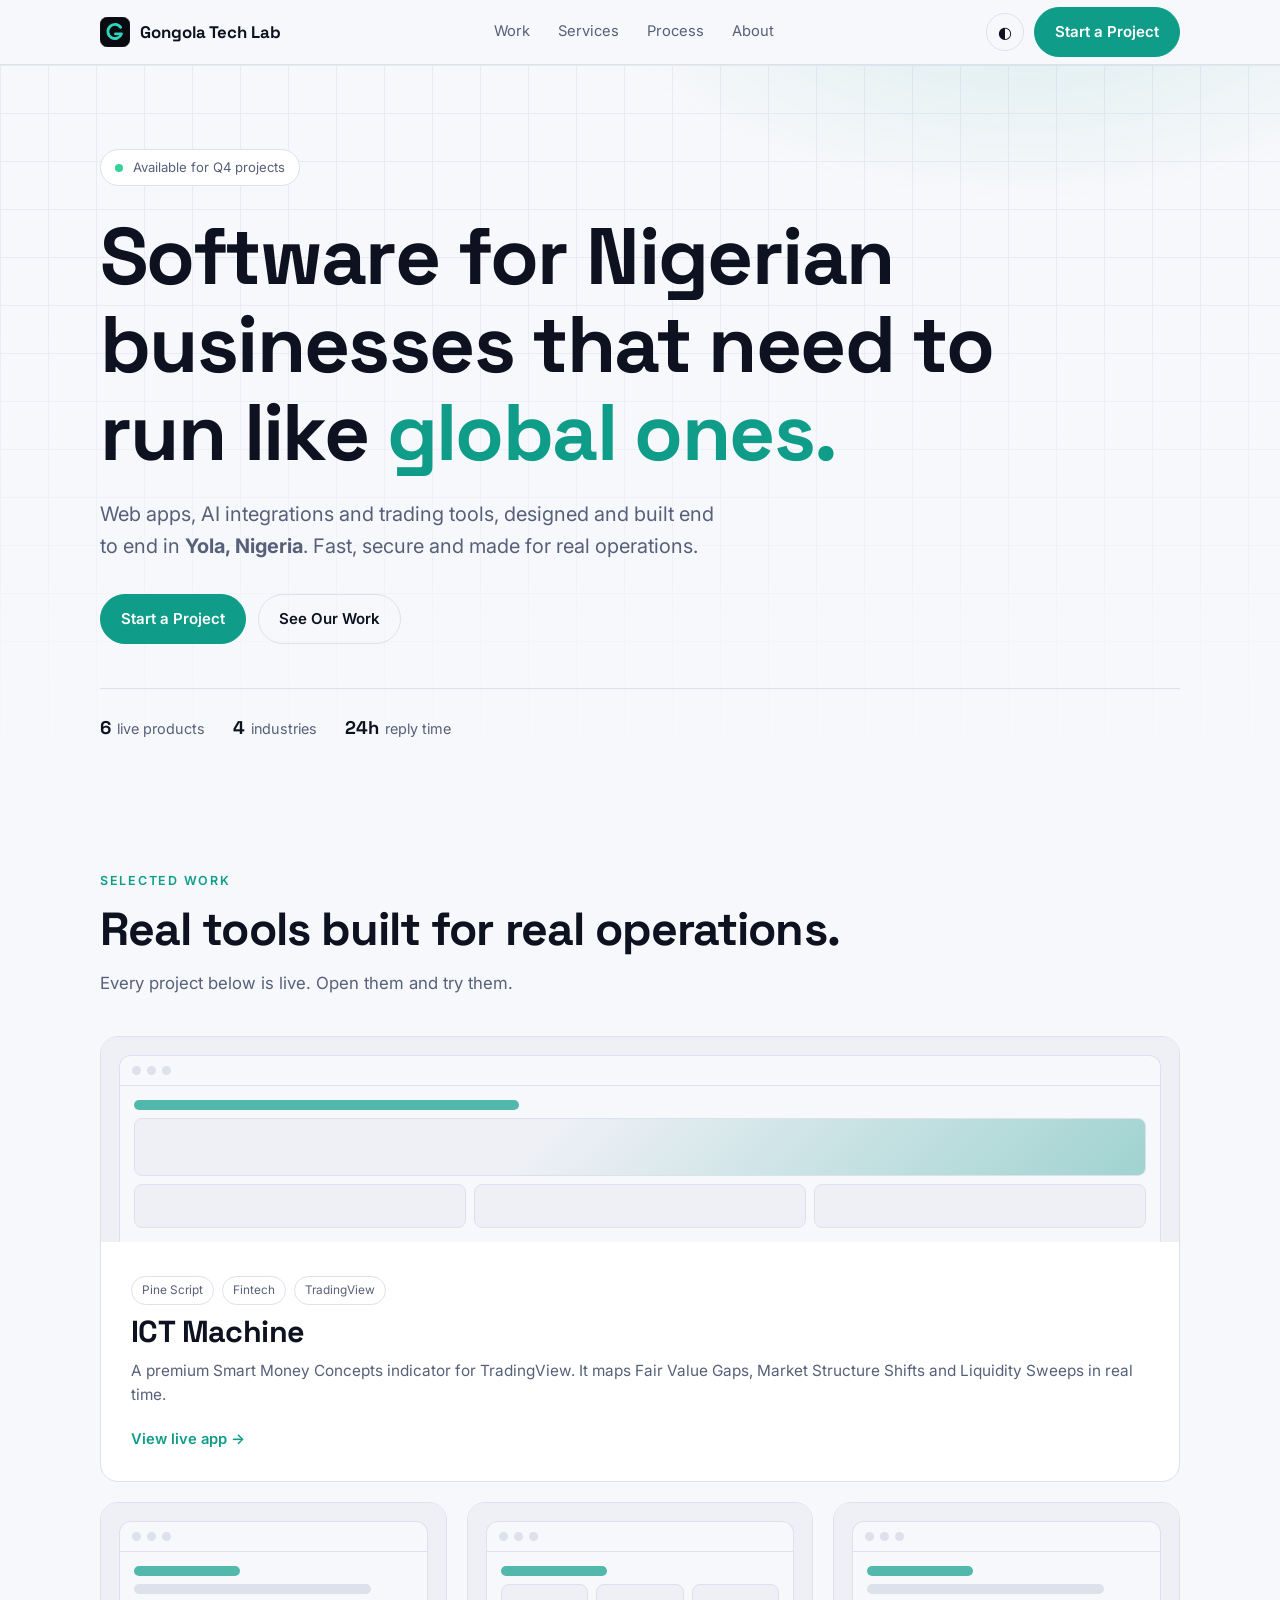
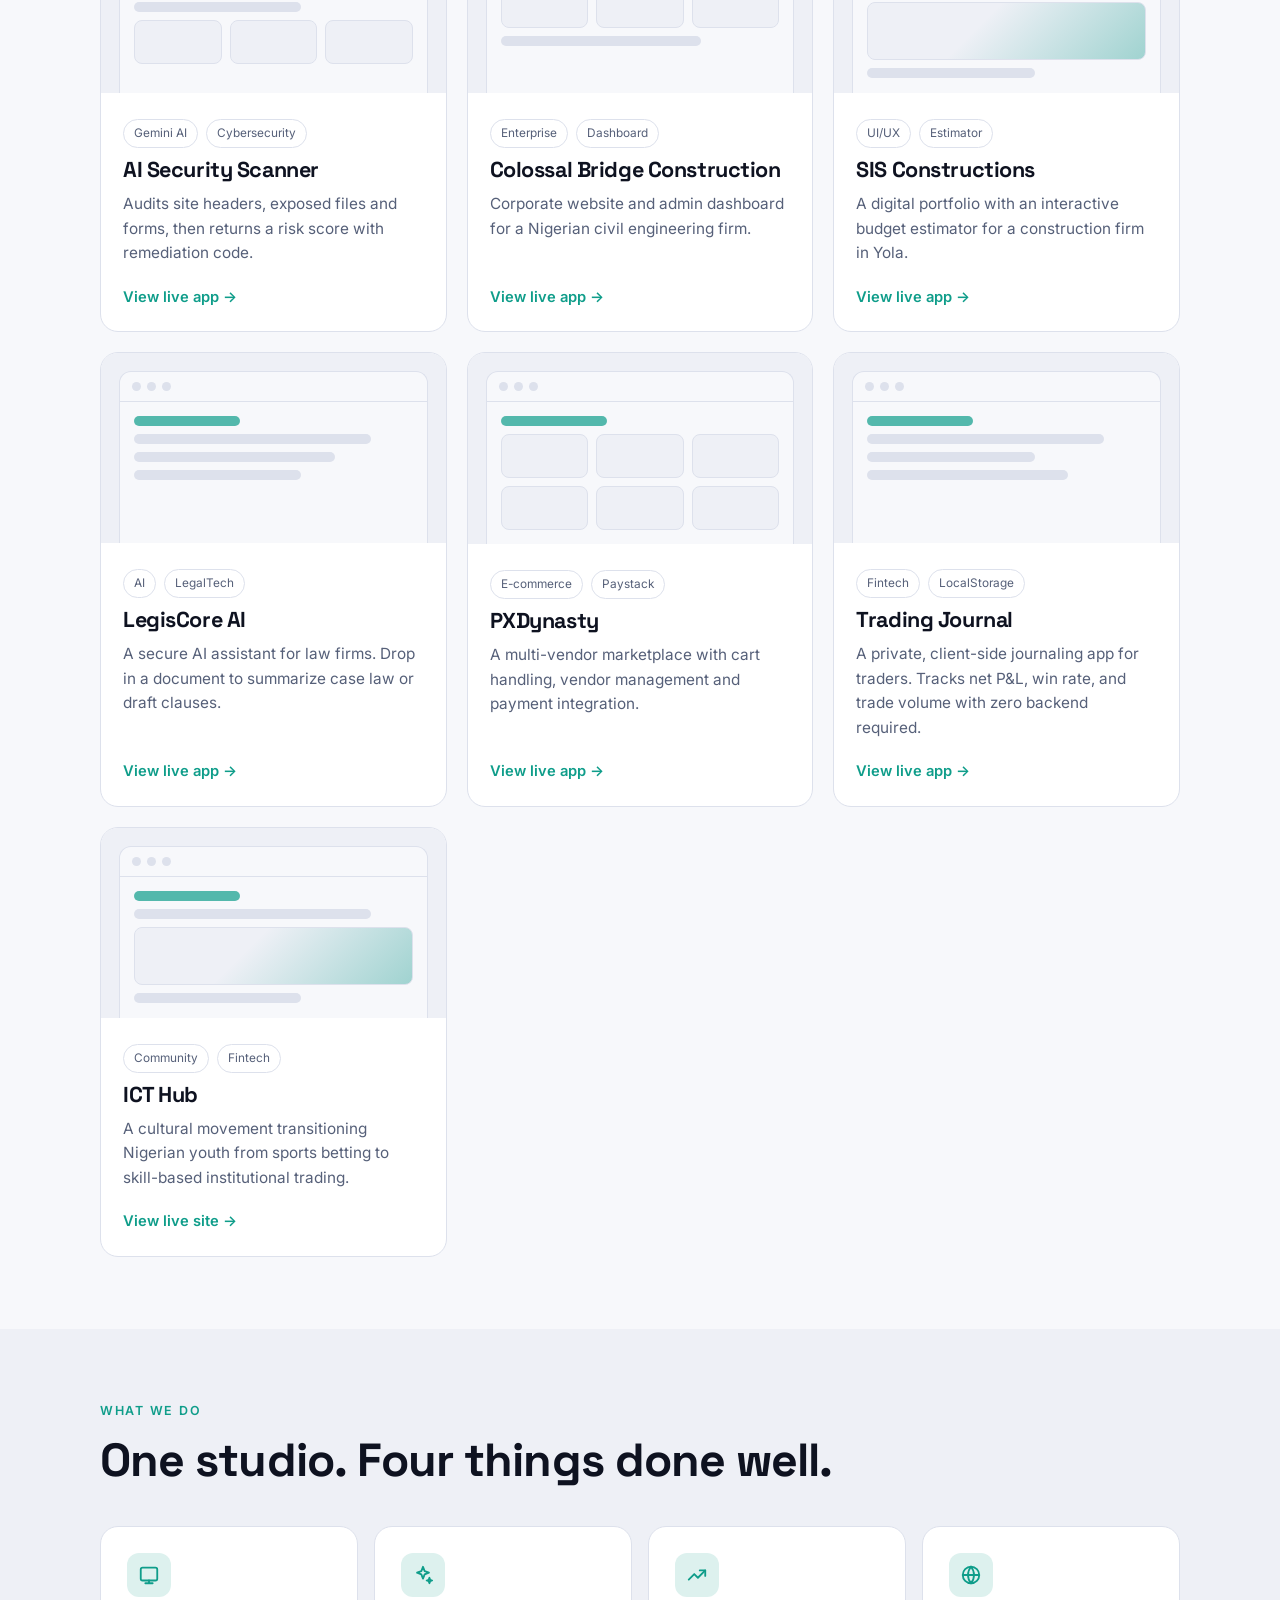
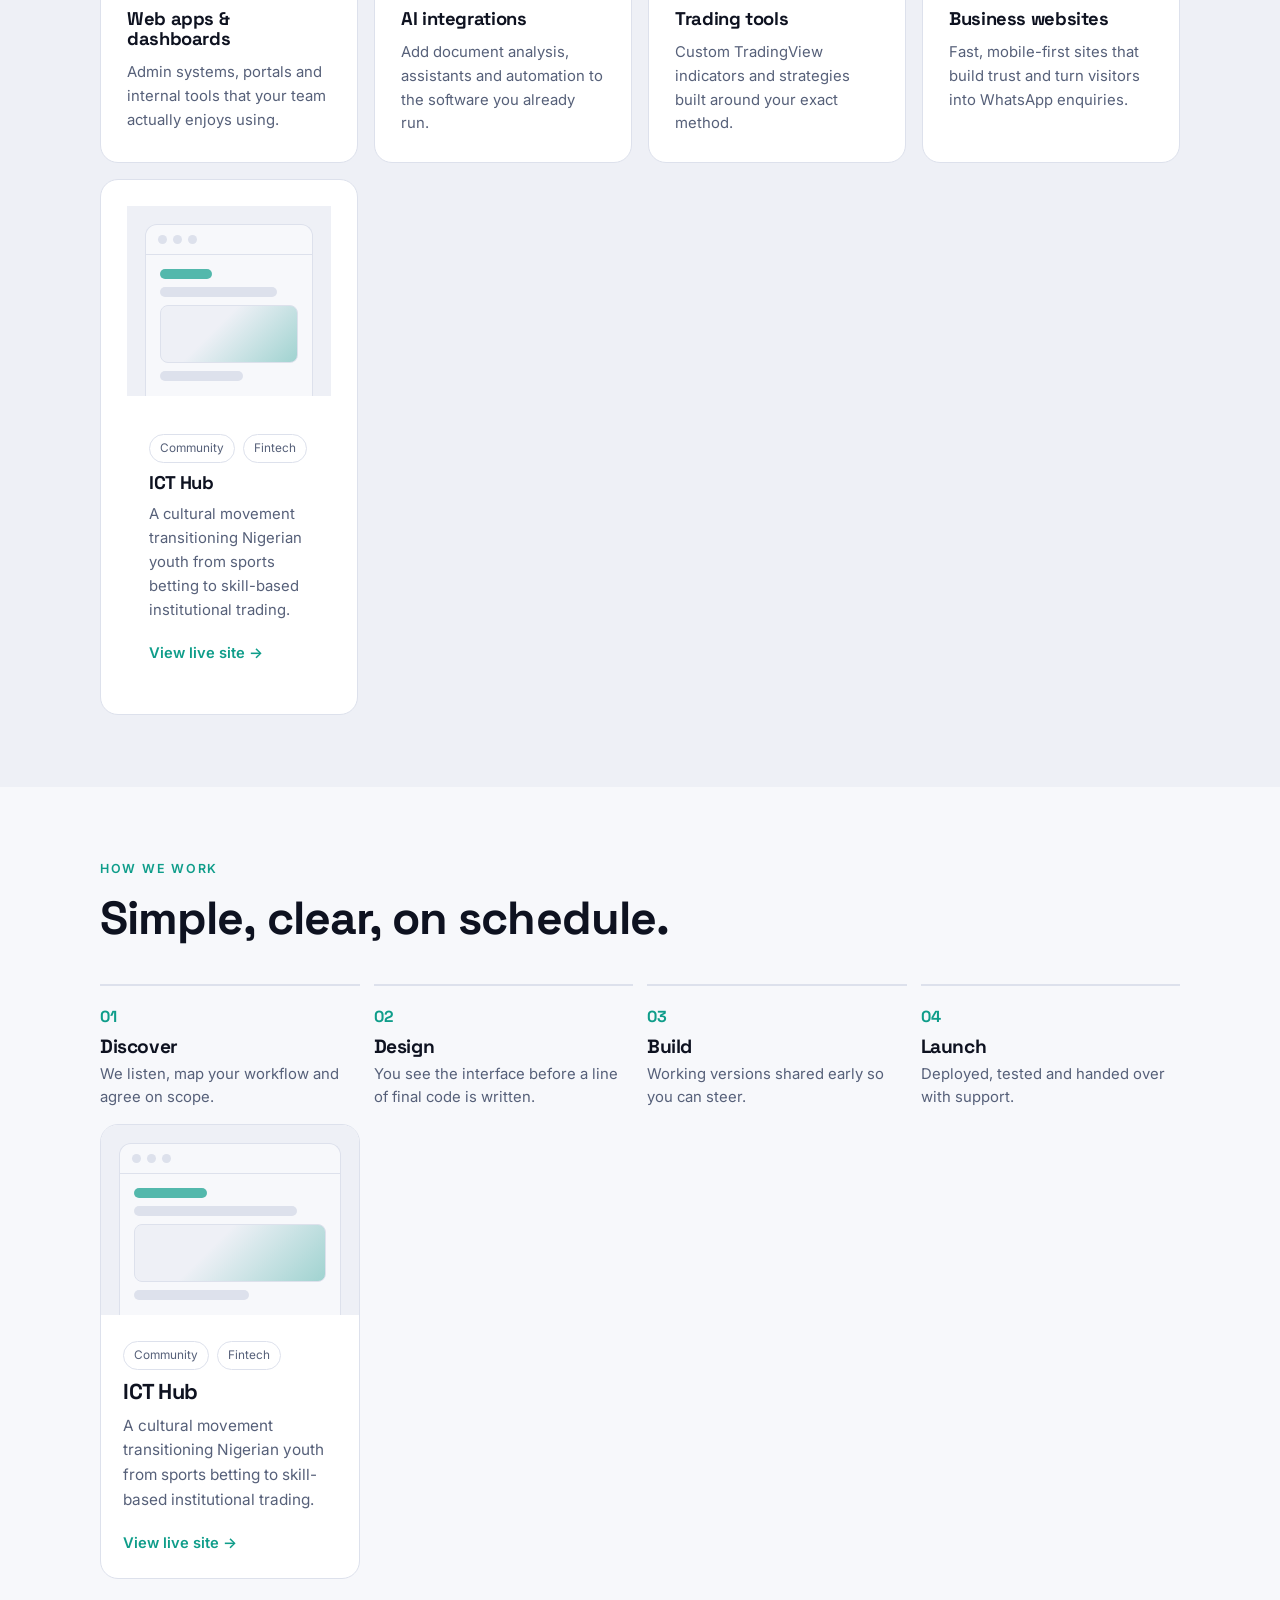
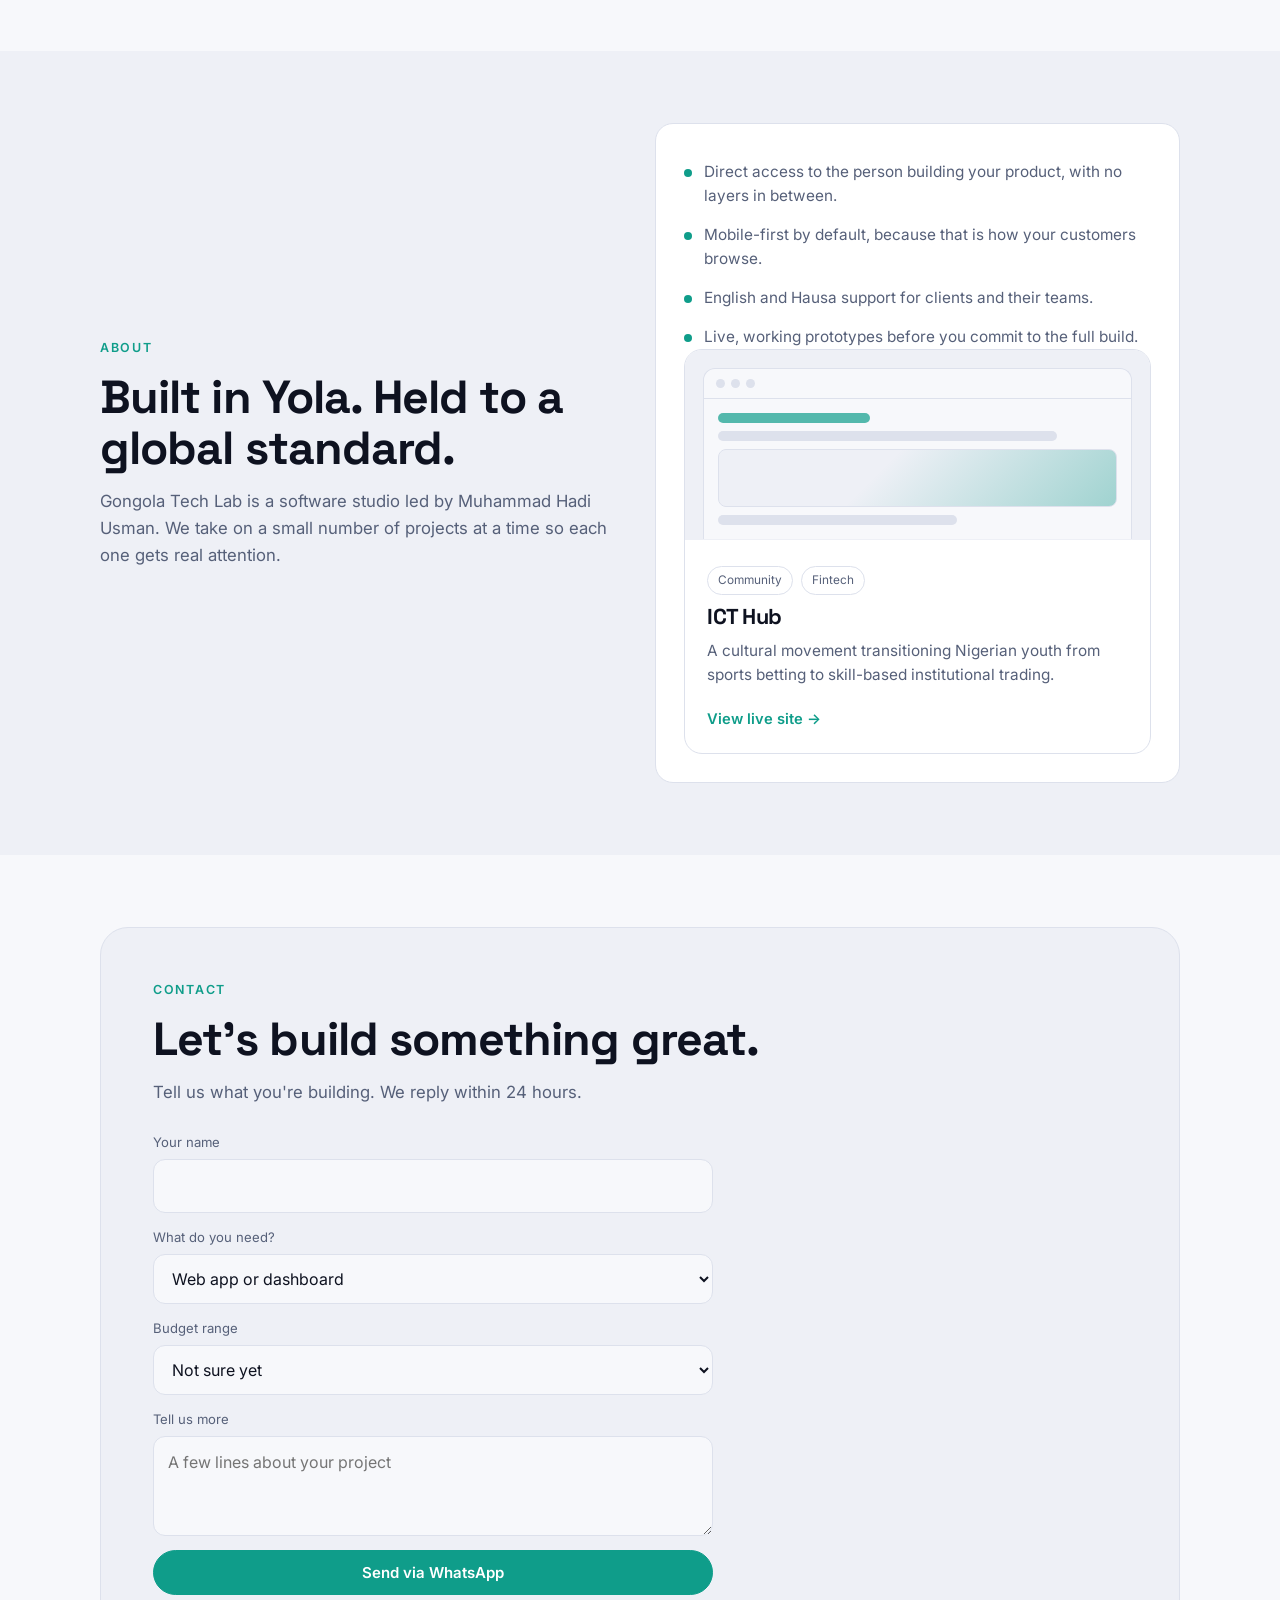
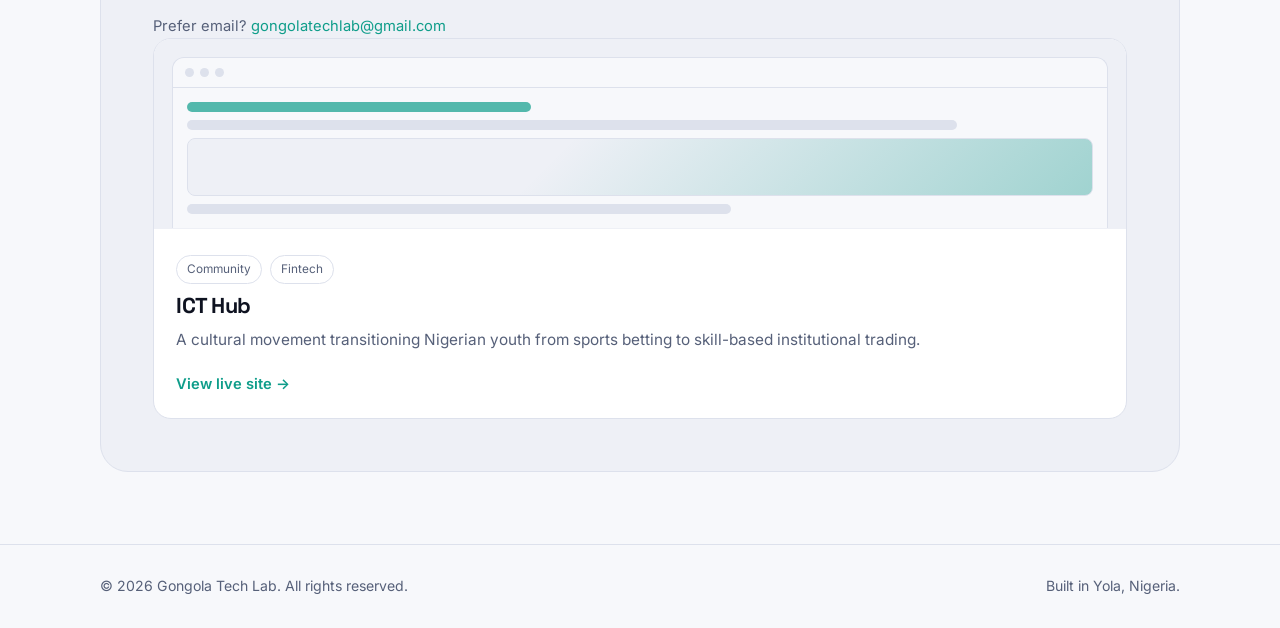
==== index.html @ 995e4e71 "Add ICT Hub to main portfolio" ====
<!DOCTYPE html>
<html lang="en">
<head>
<meta charset="utf-8">
<meta name="viewport" content="width=device-width, initial-scale=1">
<title>Software Studio in Yola | Web Apps & AI | Gongola Tech Lab</title>
<meta name="description" content="Gongola Tech Lab is a top software development studio in Yola, Adamawa State. We build custom web apps, AI integrations, and business websites.">
<meta name="theme-color" content="#0A0B0F">
<meta property="og:title" content="Gongola Tech Lab | Software Studio, Yola">
<meta property="og:description" content="Web apps, AI integrations and trading tools. Built in Yola, shipped worldwide.">
<meta property="og:type" content="website">
<meta property="og:url" content="https://gongolatechlab.github.io/">
<meta name="twitter:card" content="summary">
<link rel="icon" href="data:image/svg+xml,%3Csvg xmlns='http://www.w3.org/2000/svg' viewBox='0 0 64 64'%3E%3Crect width='64' height='64' rx='16' fill='%230A0B0F'/%3E%3Cpath d='M44 22a15 15 0 1 0 2 14H33' fill='none' stroke='%232DD4BF' stroke-width='6' stroke-linecap='round' stroke-linejoin='round'/%3E%3C/svg%3E">
<link rel="preconnect" href="https://fonts.googleapis.com">
<link rel="preconnect" href="https://fonts.gstatic.com" crossorigin>
<link href="https://fonts.googleapis.com/css2?family=Inter:wght@400;500;600&family=Space+Grotesk:wght@500;600;700&display=swap" rel="stylesheet">
<style>
:root{
  --bg:#0A0B0F; --bg2:#10121A; --card:#12141C; --line:#222636;
  --text:#EDEFF5; --muted:#9AA1B5; --accent:#2DD4BF; --accent-ink:#04201C;
  --r:18px; --max:1120px;
}
@media (prefers-color-scheme: light){
  :root:not([data-theme="dark"]){
    --bg:#F7F8FB; --bg2:#EEF0F6; --card:#FFFFFF; --line:#DDE1EC;
    --text:#0E1220; --muted:#566079; --accent:#0F9D8A; --accent-ink:#FFFFFF;
  }
}
:root[data-theme="light"]{
  --bg:#F7F8FB; --bg2:#EEF0F6; --card:#FFFFFF; --line:#DDE1EC;
  --text:#0E1220; --muted:#566079; --accent:#0F9D8A; --accent-ink:#FFFFFF;
}
*{box-sizing:border-box;margin:0;padding:0}
html{scroll-behavior:smooth;scroll-padding-top:80px}
body{background:var(--bg);color:var(--text);font-family:Inter,system-ui,sans-serif;line-height:1.6;-webkit-font-smoothing:antialiased;padding-bottom:84px}
h1,h2,h3{font-family:'Space Grotesk',Inter,sans-serif;letter-spacing:-.02em;line-height:1.1}
a{color:inherit;text-decoration:none}
.wrap{max-width:var(--max);margin:0 auto;padding:0 20px}
section{padding:72px 0}
.eyebrow{font-size:.78rem;letter-spacing:.14em;text-transform:uppercase;color:var(--accent);font-weight:600;margin-bottom:14px}
h2{font-size:clamp(1.9rem,5vw,2.9rem);margin-bottom:14px}
.sub{color:var(--muted);max-width:560px;font-size:1.05rem}

/* nav */
nav{position:sticky;top:0;z-index:50;backdrop-filter:blur(14px);background:color-mix(in srgb,var(--bg) 78%,transparent);border-bottom:1px solid var(--line)}
.nav-in{display:flex;align-items:center;justify-content:space-between;height:64px}
.logo{display:flex;align-items:center;gap:10px;font-family:'Space Grotesk';font-weight:700;font-size:1.05rem}
.logo svg{width:30px;height:30px}
.links{display:none;gap:28px;font-size:.92rem;color:var(--muted)}
.links a:hover{color:var(--text)}
.btn{display:inline-flex;align-items:center;gap:8px;padding:12px 20px;border-radius:999px;font-weight:600;font-size:.94rem;border:1px solid var(--line);transition:transform .2s,box-shadow .2s,background .2s;cursor:pointer;font-family:inherit;color:var(--text);background:transparent}
.btn:hover{transform:translateY(-2px)}
.btn.primary{background:var(--accent);color:var(--accent-ink);border-color:var(--accent)}
.btn.primary:hover{box-shadow:0 8px 28px color-mix(in srgb,var(--accent) 40%,transparent)}
.nav-cta{display:none}
.theme{background:none;border:1px solid var(--line);color:var(--text);width:38px;height:38px;border-radius:50%;cursor:pointer;font-size:1rem}
@media(min-width:800px){.links{display:flex}.nav-cta{display:inline-flex}}

/* hero */
.hero{padding:84px 0 56px;position:relative;overflow:hidden}
.hero::before{content:"";position:absolute;inset:0;background:
  radial-gradient(600px 300px at 80% -10%,color-mix(in srgb,var(--accent) 22%,transparent),transparent 70%),
  linear-gradient(var(--line) 1px,transparent 1px) 0 0/48px 48px,
  linear-gradient(90deg,var(--line) 1px,transparent 1px) 0 0/48px 48px;
  opacity:.55;-webkit-mask-image:linear-gradient(#000 30%,transparent);mask-image:linear-gradient(#000 30%,transparent)}
.hero .wrap{position:relative}
.badge{display:inline-flex;align-items:center;gap:10px;border:1px solid var(--line);background:var(--card);padding:7px 14px;border-radius:999px;font-size:.82rem;color:var(--muted);margin-bottom:26px}
.dot{width:8px;height:8px;border-radius:50%;background:#34D399;box-shadow:0 0 0 0 rgba(52,211,153,.6);animation:pulse 2s infinite}
@keyframes pulse{70%{box-shadow:0 0 0 9px rgba(52,211,153,0)}100%{box-shadow:0 0 0 0 rgba(52,211,153,0)}}
h1{font-size:clamp(2.5rem,8.5vw,5rem);max-width:900px;margin-bottom:22px}
h1 em{font-style:normal;color:var(--accent)}
.hero p.lead{font-size:clamp(1.05rem,2.4vw,1.25rem);color:var(--muted);max-width:620px;margin-bottom:32px}
.cta-row{display:flex;flex-wrap:wrap;gap:12px}
.proof{display:flex;flex-wrap:wrap;gap:10px 28px;margin-top:44px;padding-top:24px;border-top:1px solid var(--line);color:var(--muted);font-size:.9rem}
.proof b{color:var(--text);font-family:'Space Grotesk';font-size:1.15rem;margin-right:6px}

/* work */
.grid{display:grid;gap:20px;margin-top:40px}
@media(min-width:760px){.grid{grid-template-columns:repeat(2,1fr)}.feature{grid-column:span 2}}
@media(min-width:1000px){.grid{grid-template-columns:repeat(3,1fr)}.feature{grid-column:span 3;display:grid;grid-template-columns:1.1fr 1fr;align-items:stretch}}
.card{background:var(--card);border:1px solid var(--line);border-radius:var(--r);overflow:hidden;display:flex;flex-direction:column;transition:transform .25s,border-color .25s,box-shadow .25s}
.card:hover{transform:translateY(-4px);border-color:color-mix(in srgb,var(--accent) 55%,var(--line));box-shadow:0 18px 50px -18px color-mix(in srgb,var(--accent) 40%,transparent)}
.shot{background:var(--bg2);padding:18px 18px 0;min-height:190px}
.frame{border:1px solid var(--line);border-bottom:0;border-radius:12px 12px 0 0;background:var(--bg);overflow:hidden;height:100%;min-height:170px}
.bar{display:flex;gap:6px;padding:10px 12px;border-bottom:1px solid var(--line)}
.bar i{width:9px;height:9px;border-radius:50%;background:var(--line)}
.mock{padding:14px;display:grid;gap:8px}
.mock b{display:block;height:10px;border-radius:6px;background:var(--line)}
.mock b.a{background:color-mix(in srgb,var(--accent) 70%,transparent);width:38%}
.mock b.w1{width:85%}.mock b.w2{width:60%}.mock b.w3{width:72%}
.mock .row{display:grid;grid-template-columns:repeat(3,1fr);gap:8px}
.mock .row span{height:44px;border-radius:8px;background:var(--bg2);border:1px solid var(--line)}
.mock .chart{height:58px;border-radius:8px;background:linear-gradient(135deg,transparent 40%,color-mix(in srgb,var(--accent) 35%,transparent)),var(--bg2);border:1px solid var(--line)}
.body{padding:22px;display:flex;flex-direction:column;gap:10px;flex:1}
.body h3{font-size:1.35rem}
.body p{color:var(--muted);font-size:.96rem}
.tags{display:flex;flex-wrap:wrap;gap:8px;margin-top:4px}
.tags span{font-size:.74rem;padding:4px 10px;border-radius:999px;border:1px solid var(--line);color:var(--muted)}
.view{margin-top:auto;padding-top:10px;font-weight:600;color:var(--accent);font-size:.92rem}
.feature .body{justify-content:center;padding:30px}
.feature .body h3{font-size:1.9rem}

/* services */
.svc{display:grid;gap:16px;margin-top:40px}
@media(min-width:700px){.svc{grid-template-columns:repeat(2,1fr)}}
@media(min-width:1000px){.svc{grid-template-columns:repeat(4,1fr)}}
.svc .card{padding:26px;gap:12px}
.ico{width:44px;height:44px;border-radius:12px;display:grid;place-items:center;background:color-mix(in srgb,var(--accent) 14%,transparent);color:var(--accent)}
.ico svg{width:22px;height:22px}
.svc h3{font-size:1.15rem}
.svc p{color:var(--muted);font-size:.93rem}

/* process */
.steps{display:grid;gap:14px;margin-top:40px;counter-reset:s}
@media(min-width:800px){.steps{grid-template-columns:repeat(4,1fr)}}
.step{border-top:2px solid var(--line);padding-top:18px;counter-increment:s}
.step::before{content:"0" counter(s);font-family:'Space Grotesk';color:var(--accent);font-weight:700}
.step h3{font-size:1.2rem;margin:6px 0}
.step p{color:var(--muted);font-size:.93rem}

/* about */
.about{display:grid;gap:30px;align-items:center}
@media(min-width:800px){.about{grid-template-columns:1fr 1fr}}
.about-card{background:var(--card);border:1px solid var(--line);border-radius:var(--r);padding:28px}
.about-card ul{list-style:none;display:grid;gap:14px;margin-top:8px}
.about-card li{display:flex;gap:12px;color:var(--muted);font-size:.96rem}
.about-card li::before{content:"";flex:none;width:8px;height:8px;margin-top:9px;border-radius:50%;background:var(--accent)}

/* contact */
.contact{background:var(--bg2);border:1px solid var(--line);border-radius:28px;padding:34px 22px}
@media(min-width:800px){.contact{padding:52px}}
form{display:grid;gap:14px;margin-top:26px;max-width:560px}
label{font-size:.82rem;color:var(--muted);display:grid;gap:6px}
input,select,textarea{background:var(--bg);color:var(--text);border:1px solid var(--line);border-radius:12px;padding:13px 14px;font:inherit;font-size:1rem;width:100%}
input:focus,select:focus,textarea:focus{outline:2px solid var(--accent);outline-offset:1px}
textarea{min-height:100px;resize:vertical}
.alt{margin-top:20px;color:var(--muted);font-size:.92rem}
.alt a{color:var(--accent)}

footer{border-top:1px solid var(--line);padding:30px 0;color:var(--muted);font-size:.88rem}
.foot{display:flex;flex-wrap:wrap;gap:10px;justify-content:space-between}

/* mobile bar */
.mbar{position:fixed;left:12px;right:12px;bottom:12px;z-index:60;display:flex;gap:10px;padding:10px;border-radius:999px;background:color-mix(in srgb,var(--card) 88%,transparent);backdrop-filter:blur(14px);border:1px solid var(--line);box-shadow:0 10px 40px rgba(0,0,0,.35)}
.mbar .btn{flex:1;justify-content:center;padding:12px 10px}
@media(min-width:800px){.mbar{display:none}body{padding-bottom:0}}

/* --- DIRECTIONAL WIPE & HOVER EFFECTS --- */
.rv-lr { opacity: 0; transform: translateX(-40px); transition: opacity 0.7s cubic-bezier(0.2, 0.8, 0.2, 1), transform 0.7s cubic-bezier(0.2, 0.8, 0.2, 1); }
.rv-rl { opacity: 0; transform: translateX(40px); transition: opacity 0.7s cubic-bezier(0.2, 0.8, 0.2, 1), transform 0.7s cubic-bezier(0.2, 0.8, 0.2, 1); }
.rv-tb { opacity: 0; transform: translateY(-40px); transition: opacity 0.7s cubic-bezier(0.2, 0.8, 0.2, 1), transform 0.7s cubic-bezier(0.2, 0.8, 0.2, 1); }
.rv-bt { opacity: 0; transform: translateY(40px); transition: opacity 0.7s cubic-bezier(0.2, 0.8, 0.2, 1), transform 0.7s cubic-bezier(0.2, 0.8, 0.2, 1); }
.rv-lr.in, .rv-rl.in, .rv-tb.in, .rv-bt.in { opacity: 1; transform: translate(0); }

/* Hover Wipe Overlay */
.card { position: relative; }
.card::before {
  content: ""; position: absolute; top: 0; left: -100%; width: 100%; height: 100%;
  background: linear-gradient(90deg, transparent, rgba(45, 212, 191, 0.08), transparent);
  transition: left 0.6s ease; pointer-events: none; z-index: 1;
}
.card:hover::before { left: 100%; }

@media(prefers-reduced-motion:reduce){
  *{animation:none!important;transition:none!important}
  .rv-lr,.rv-rl,.rv-tb,.rv-bt{opacity:1;transform:none}
  html{scroll-behavior:auto}
}
</style>

  <!-- Local Business Schema for SEO -->
  <script type="application/ld+json">
  {
    "@context": "https://schema.org",
    "@type": "ProfessionalService",
    "name": "Gongola Tech Lab",
    "image": "https://gongolatechlab.github.io/og-image.jpg",
    "@id": "https://gongolatechlab.github.io/",
    "url": "https://gongolatechlab.github.io/",
    "telephone": "+2349063200718",
    "email": "gongolatechlab@gmail.com",
    "address": {
      "@type": "PostalAddress",
      "addressLocality": "Jimeta-Yola",
      "addressRegion": "Adamawa",
      "addressCountry": "NG"
    },
    "areaServed": [
      {"@type": "City", "name": "Yola"},
      {"@type": "State", "name": "Adamawa"},
      {"@type": "Country", "name": "Nigeria"}
    ],
    "description": "Software development studio in Yola building custom web apps, AI integrations, and trading tools.",
    "sameAs": [
      "https://x.com/shehulhadii",
      "https://linkedin.com/in/shehulhadii"
    ]
  }
  </script>

</head>
<body>

<nav>
  <div class="wrap nav-in">
    <a href="#top" class="logo" aria-label="Gongola Tech Lab home">
      <svg viewBox="0 0 64 64"><rect width="64" height="64" rx="16" fill="#0A0B0F" stroke="#222636"/><path d="M44 22a15 15 0 1 0 2 14H33" fill="none" stroke="#2DD4BF" stroke-width="6" stroke-linecap="round" stroke-linejoin="round"/></svg>
      Gongola Tech Lab
    </a>
    <div class="links">
      <a href="#work">Work</a><a href="#services">Services</a><a href="#process">Process</a><a href="#about">About</a>
    </div>
    <div style="display:flex;gap:10px;align-items:center">
      <button class="theme" id="theme" aria-label="Toggle theme">&#9680;</button>
      <a href="#contact" class="btn primary nav-cta">Start a Project</a>
    </div>
  </div>
</nav>

<header class="hero" id="top">
  <div class="wrap">
    <div class="badge"><span class="dot"></span>Available for Q4 projects</div>
    <h1>Software for Nigerian businesses that need to run like <em>global ones.</em></h1>
    <p class="lead">Web apps, AI integrations and trading tools, designed and built end to end in <strong>Yola, Nigeria</strong>. Fast, secure and made for real operations.</p>
    <div class="cta-row">
      <a href="#contact" class="btn primary">Start a Project</a>
      <a href="#work" class="btn">See Our Work</a>
    </div>
    <div class="proof">
      <span><b>6</b>live products</span>
      <span><b>4</b>industries</span>
      <span><b>24h</b>reply time</span>
    </div>
  </div>
</header>

<section id="work">
  <div class="wrap">
    <div class="eyebrow rv-lr">Selected work</div>
    <h2>Real tools built for real operations.</h2>
    <p class="sub">Every project below is live. Open them and try them.</p>

    <div class="grid">
      <a class="card feature rv" href="https://gongolatechlab.github.io/ict-machine/" target="_blank" rel="noopener">
        <div class="shot"><div class="frame"><div class="bar"><i></i><i></i><i></i></div><div class="mock"><b class="a"></b><div class="chart"></div><div class="row"><span></span><span></span><span></span></div></div></div></div>
        <div class="body">
          <div class="tags"><span>Pine Script</span><span>Fintech</span><span>TradingView</span></div>
          <h3>ICT Machine</h3>
          <p>A premium Smart Money Concepts indicator for TradingView. It maps Fair Value Gaps, Market Structure Shifts and Liquidity Sweeps in real time.</p>
          <span class="view">View live app &rarr;</span>
        </div>
      </a>

      <a class="card rv" href="https://gongolatechlab.github.io/security-scanner/" target="_blank" rel="noopener">
        <div class="shot"><div class="frame"><div class="bar"><i></i><i></i><i></i></div><div class="mock"><b class="a"></b><b class="w1"></b><b class="w2"></b><div class="row"><span></span><span></span><span></span></div></div></div></div>
        <div class="body"><div class="tags"><span>Gemini AI</span><span>Cybersecurity</span></div><h3>AI Security Scanner</h3><p>Audits site headers, exposed files and forms, then returns a risk score with remediation code.</p><span class="view">View live app &rarr;</span></div>
      </a>

      <a class="card rv" href="https://gongolatechlab.github.io/cbcnigerialtd/" target="_blank" rel="noopener">
        <div class="shot"><div class="frame"><div class="bar"><i></i><i></i><i></i></div><div class="mock"><b class="a"></b><div class="row"><span></span><span></span><span></span></div><b class="w3"></b></div></div></div>
        <div class="body"><div class="tags"><span>Enterprise</span><span>Dashboard</span></div><h3>Colossal Bridge Construction</h3><p>Corporate website and admin dashboard for a Nigerian civil engineering firm.</p><span class="view">View live app &rarr;</span></div>
      </a>

      <a class="card rv" href="https://gongolatechlab.github.io/sis-construction/" target="_blank" rel="noopener">
        <div class="shot"><div class="frame"><div class="bar"><i></i><i></i><i></i></div><div class="mock"><b class="a"></b><b class="w1"></b><div class="chart"></div><b class="w2"></b></div></div></div>
        <div class="body"><div class="tags"><span>UI/UX</span><span>Estimator</span></div><h3>SIS Constructions</h3><p>A digital portfolio with an interactive budget estimator for a construction firm in Yola.</p><span class="view">View live app &rarr;</span></div>
      </a>

      <a class="card rv" href="https://gongolatechlab.github.io/ai-prototype/" target="_blank" rel="noopener">
        <div class="shot"><div class="frame"><div class="bar"><i></i><i></i><i></i></div><div class="mock"><b class="a"></b><b class="w1"></b><b class="w3"></b><b class="w2"></b></div></div></div>
        <div class="body"><div class="tags"><span>AI</span><span>LegalTech</span></div><h3>LegisCore AI</h3><p>A secure AI assistant for law firms. Drop in a document to summarize case law or draft clauses.</p><span class="view">View live app &rarr;</span></div>
      </a>

      <a class="card rv" href="https://shehulhadi.github.io/pxdynasty/" target="_blank" rel="noopener">
        <div class="shot"><div class="frame"><div class="bar"><i></i><i></i><i></i></div><div class="mock"><b class="a"></b><div class="row"><span></span><span></span><span></span></div><div class="row"><span></span><span></span><span></span></div></div></div></div>
        <div class="body"><div class="tags"><span>E-commerce</span><span>Paystack</span></div><h3>PXDynasty</h3><p>A multi-vendor marketplace with cart handling, vendor management and payment integration.</p><span class="view">View live app &rarr;</span></div>
      </a>
      <a class="card rv" href="https://gongolatechlab.github.io/trading-journal/" target="_blank" rel="noopener">
        <div class="shot"><div class="frame"><div class="bar"><i></i><i></i><i></i></div><div class="mock"><b class="a"></b><b class="w1"></b><b class="w2"></b><b class="w3"></b></div></div></div>
        <div class="body"><div class="tags"><span>Fintech</span><span>LocalStorage</span></div><h3>Trading Journal</h3><p>A private, client-side journaling app for traders. Tracks net P&L, win rate, and trade volume with zero backend required.</p><span class="view">View live app &rarr;</span></div>
      </a>


      <a class="card rv" href="https://gongolatechlab.github.io/ict-hub/" target="_blank" rel="noopener">
        <div class="shot"><div class="frame"><div class="bar"><i></i><i></i><i></i></div><div class="mock"><b class="a"></b><b class="w1"></b><div class="chart"></div><b class="w2"></b></div></div></div>
        <div class="body"><div class="tags"><span>Community</span><span>Fintech</span></div><h3>ICT Hub</h3><p>A cultural movement transitioning Nigerian youth from sports betting to skill-based institutional trading.</p><span class="view">View live site &rarr;</span></div>
      </a>

    </div>
  </div>
</section>

<section id="services" style="background:var(--bg2)">
  <div class="wrap">
    <div class="eyebrow rv-rl">What we do</div>
    <h2>One studio. Four things done well.</h2>
    <div class="svc">
      <div class="card rv"><div class="ico"><svg viewBox="0 0 24 24" fill="none" stroke="currentColor" stroke-width="2" stroke-linecap="round" stroke-linejoin="round"><rect x="3" y="4" width="18" height="14" rx="2"/><path d="M8 21h8M12 18v3"/></svg></div><h3>Web apps &amp; dashboards</h3><p>Admin systems, portals and internal tools that your team actually enjoys using.</p></div>
      <div class="card rv"><div class="ico"><svg viewBox="0 0 24 24" fill="none" stroke="currentColor" stroke-width="2" stroke-linecap="round" stroke-linejoin="round"><path d="M12 3l1.8 4.7L18.5 9.5l-4.7 1.8L12 16l-1.8-4.7L5.5 9.5l4.7-1.8z"/><path d="M19 15l.8 2.2L22 18l-2.2.8L19 21l-.8-2.2L16 18l2.2-.8z"/></svg></div><h3>AI integrations</h3><p>Add document analysis, assistants and automation to the software you already run.</p></div>
      <div class="card rv"><div class="ico"><svg viewBox="0 0 24 24" fill="none" stroke="currentColor" stroke-width="2" stroke-linecap="round" stroke-linejoin="round"><path d="M3 17l6-6 4 4 8-8"/><path d="M15 7h6v6"/></svg></div><h3>Trading tools</h3><p>Custom TradingView indicators and strategies built around your exact method.</p></div>
      <div class="card rv"><div class="ico"><svg viewBox="0 0 24 24" fill="none" stroke="currentColor" stroke-width="2" stroke-linecap="round" stroke-linejoin="round"><circle cx="12" cy="12" r="9"/><path d="M3 12h18M12 3a14 14 0 0 1 0 18M12 3a14 14 0 0 0 0 18"/></svg></div><h3>Business websites</h3><p>Fast, mobile-first sites that build trust and turn visitors into WhatsApp enquiries.</p></div>

      <a class="card rv" href="https://gongolatechlab.github.io/ict-hub/" target="_blank" rel="noopener">
        <div class="shot"><div class="frame"><div class="bar"><i></i><i></i><i></i></div><div class="mock"><b class="a"></b><b class="w1"></b><div class="chart"></div><b class="w2"></b></div></div></div>
        <div class="body"><div class="tags"><span>Community</span><span>Fintech</span></div><h3>ICT Hub</h3><p>A cultural movement transitioning Nigerian youth from sports betting to skill-based institutional trading.</p><span class="view">View live site &rarr;</span></div>
      </a>

    </div>
  </div>
</section>

<section id="process">
  <div class="wrap">
    <div class="eyebrow rv-lr">How we work</div>
    <h2>Simple, clear, on schedule.</h2>
    <div class="steps">
      <div class="step rv"><h3>Discover</h3><p>We listen, map your workflow and agree on scope.</p></div>
      <div class="step rv"><h3>Design</h3><p>You see the interface before a line of final code is written.</p></div>
      <div class="step rv"><h3>Build</h3><p>Working versions shared early so you can steer.</p></div>
      <div class="step rv"><h3>Launch</h3><p>Deployed, tested and handed over with support.</p></div>

      <a class="card rv" href="https://gongolatechlab.github.io/ict-hub/" target="_blank" rel="noopener">
        <div class="shot"><div class="frame"><div class="bar"><i></i><i></i><i></i></div><div class="mock"><b class="a"></b><b class="w1"></b><div class="chart"></div><b class="w2"></b></div></div></div>
        <div class="body"><div class="tags"><span>Community</span><span>Fintech</span></div><h3>ICT Hub</h3><p>A cultural movement transitioning Nigerian youth from sports betting to skill-based institutional trading.</p><span class="view">View live site &rarr;</span></div>
      </a>

    </div>
  </div>
</section>

<section id="about" style="background:var(--bg2)">
  <div class="wrap about">
    <div class="rv">
      <div class="eyebrow rv-rl">About</div>
      <h2>Built in Yola. Held to a global standard.</h2>
      <p class="sub">Gongola Tech Lab is a software studio led by Muhammad Hadi Usman. We take on a small number of projects at a time so each one gets real attention.</p>
    </div>
    <div class="about-card rv">
      <ul>
        <li>Direct access to the person building your product, with no layers in between.</li>
        <li>Mobile-first by default, because that is how your customers browse.</li>
        <li>English and Hausa support for clients and their teams.</li>
        <li>Live, working prototypes before you commit to the full build.</li>
      </ul>

      <a class="card rv" href="https://gongolatechlab.github.io/ict-hub/" target="_blank" rel="noopener">
        <div class="shot"><div class="frame"><div class="bar"><i></i><i></i><i></i></div><div class="mock"><b class="a"></b><b class="w1"></b><div class="chart"></div><b class="w2"></b></div></div></div>
        <div class="body"><div class="tags"><span>Community</span><span>Fintech</span></div><h3>ICT Hub</h3><p>A cultural movement transitioning Nigerian youth from sports betting to skill-based institutional trading.</p><span class="view">View live site &rarr;</span></div>
      </a>

    </div>
  </div>
</section>

<section id="contact">
  <div class="wrap">
    <div class="contact rv">
      <div class="eyebrow rv-lr">Contact</div>
      <h2>Let's build something great.</h2>
      <p class="sub">Tell us what you're building. We reply within 24 hours.</p>
      <form id="lead">
        <label>Your name<input name="name" required autocomplete="name"></label>
        <label>What do you need?
          <select name="need">
            <option>Web app or dashboard</option><option>AI integration</option><option>Trading indicator / strategy</option><option>Business website</option><option>Something else</option>
          </select>
        </label>
        <label>Budget range<select name="budget"><option>Not sure yet</option><option>Under &#8358;250,000</option><option>&#8358;250,000 – &#8358;1,000,000</option><option>&#8358;1,000,000+</option></select></label>
        <label>Tell us more<textarea name="msg" placeholder="A few lines about your project"></textarea></label>
        <button class="btn primary" type="submit" style="justify-content:center">Send via WhatsApp</button>
      </form>
      <p class="alt">Prefer email? <a href="mailto:gongolatechlab@gmail.com">gongolatechlab@gmail.com</a></p>

      <a class="card rv" href="https://gongolatechlab.github.io/ict-hub/" target="_blank" rel="noopener">
        <div class="shot"><div class="frame"><div class="bar"><i></i><i></i><i></i></div><div class="mock"><b class="a"></b><b class="w1"></b><div class="chart"></div><b class="w2"></b></div></div></div>
        <div class="body"><div class="tags"><span>Community</span><span>Fintech</span></div><h3>ICT Hub</h3><p>A cultural movement transitioning Nigerian youth from sports betting to skill-based institutional trading.</p><span class="view">View live site &rarr;</span></div>
      </a>

    </div>
  </div>
</section>

<footer>
  <div class="wrap foot">
    <span>&copy; 2026 Gongola Tech Lab. All rights reserved.</span>
    <span>Built in Yola, Nigeria.</span>
  </div>
</footer>

<div class="mbar">
  <a class="btn" href="https://wa.me/2349063200718" target="_blank" rel="noopener">WhatsApp</a>
  <a class="btn primary" href="#contact">Start a Project</a>
</div>

<script>
(function(){
  var io=new IntersectionObserver(function(es){
    es.forEach(function(e){
      if(e.isIntersecting){ e.target.classList.add('in'); io.unobserve(e.target); }
    })
  },{threshold:.12});

  // Auto-assign wipe directions to cards
  var cards = document.querySelectorAll('.card, .step');
  cards.forEach(function(el, index) {
    // Remove old class if it exists
    el.classList.remove('rv');
    // Assign alternating directions
    var dirs = ['rv-lr', 'rv-bt', 'rv-rl', 'rv-tb'];
    el.classList.add(dirs[index % 4]);
    io.observe(el);
  });

  // Observe other generic reveal elements
  document.querySelectorAll('.rv-tb, .rv-bt, .rv-lr, .rv-rl').forEach(function(el){
    if(!el.classList.contains('card') && !el.classList.contains('step')) {
       io.observe(el);
    }
  });

  document.getElementById('lead').addEventListener('submit',function(e){
    e.preventDefault();
    var f=new FormData(e.target);
    var t='Hello Gongola Tech Lab, my name is '+f.get('name')+'.%0AI need: '+f.get('need')+'%0ABudget: '+f.get('budget')+'%0A'+encodeURIComponent(f.get('msg')||'');
    window.open('https://wa.me/2349063200718?text='+t,'_blank');
  });

  var root=document.documentElement;
  try{var s=localStorage.getItem('gtl-theme');if(s)root.setAttribute('data-theme',s)}catch(e){}
  document.getElementById('theme').addEventListener('click',function(){
    var cur=root.getAttribute('data-theme')||(matchMedia('(prefers-color-scheme: light)').matches?'light':'dark');
    var next=cur==='dark'?'light':'dark';
    root.setAttribute('data-theme',next);
    try{localStorage.setItem('gtl-theme',next)}catch(e){}
  });
})();
</script>
</body>
</html>
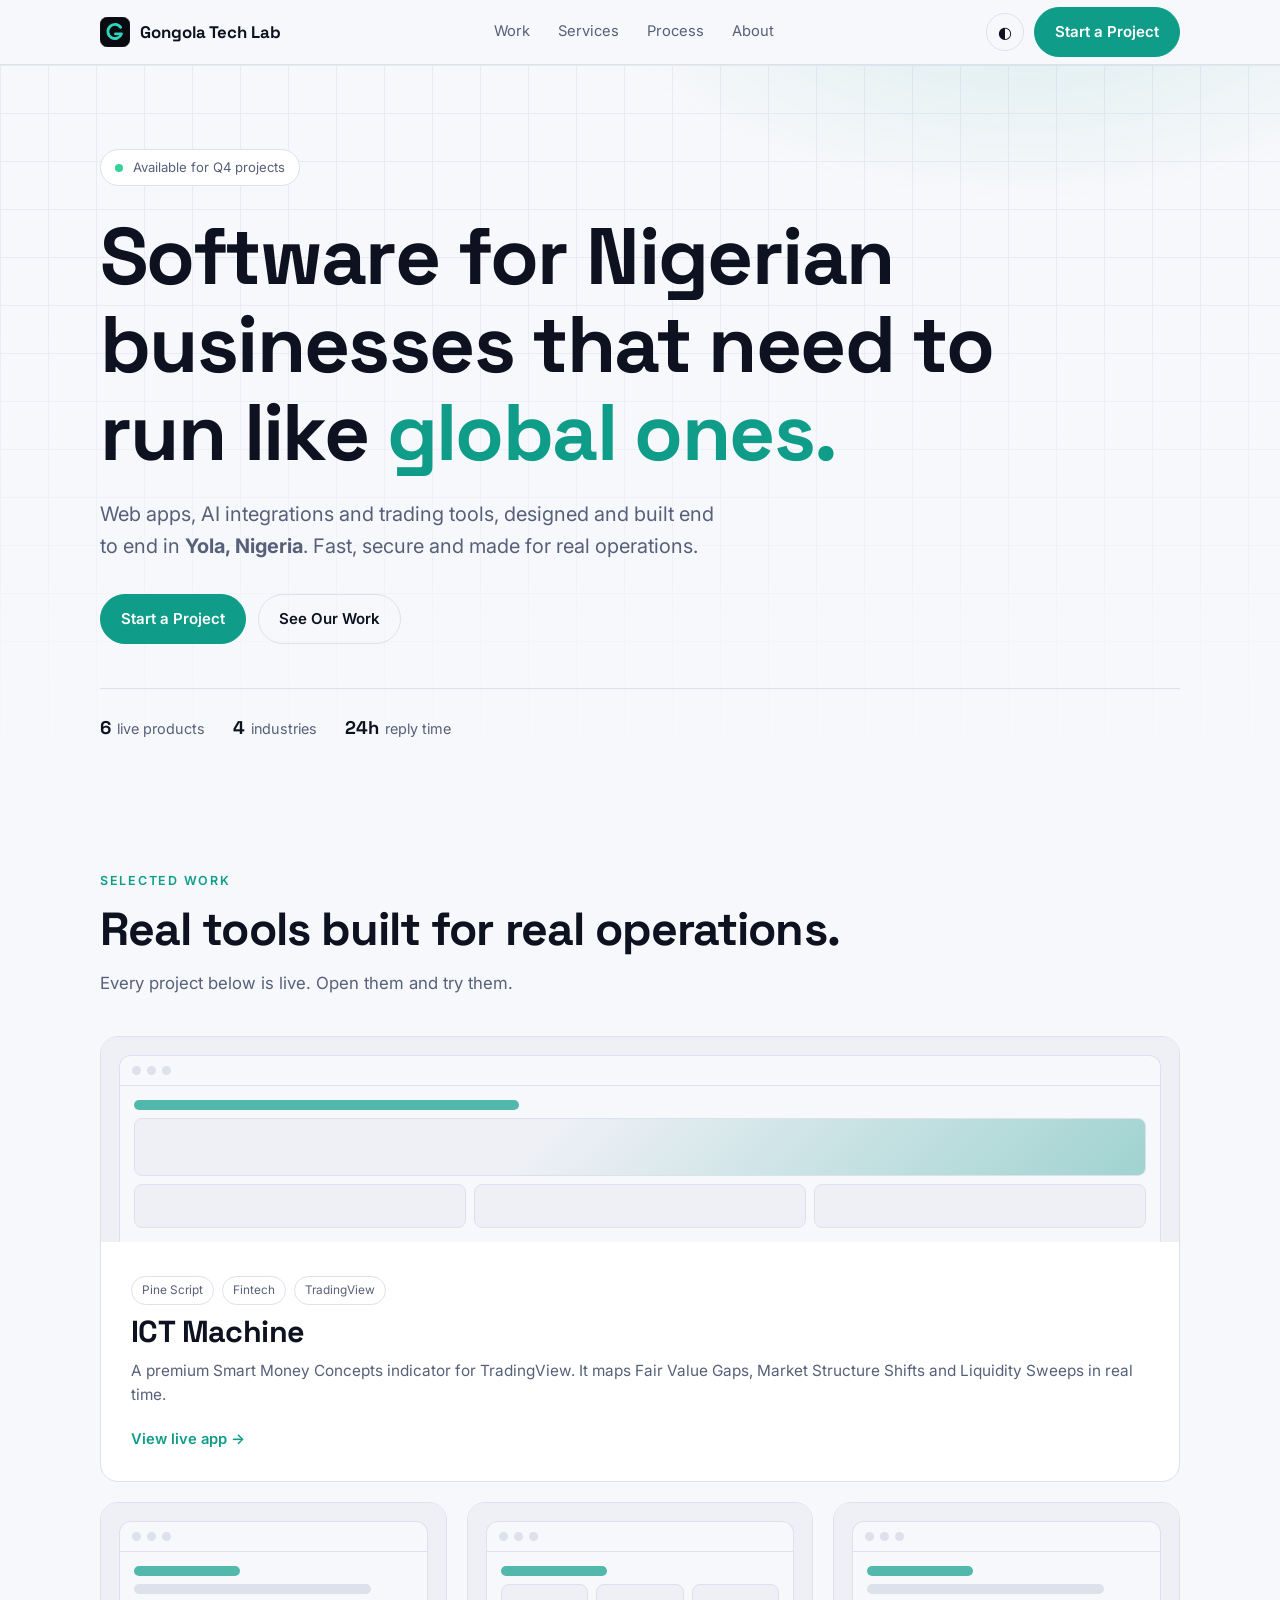
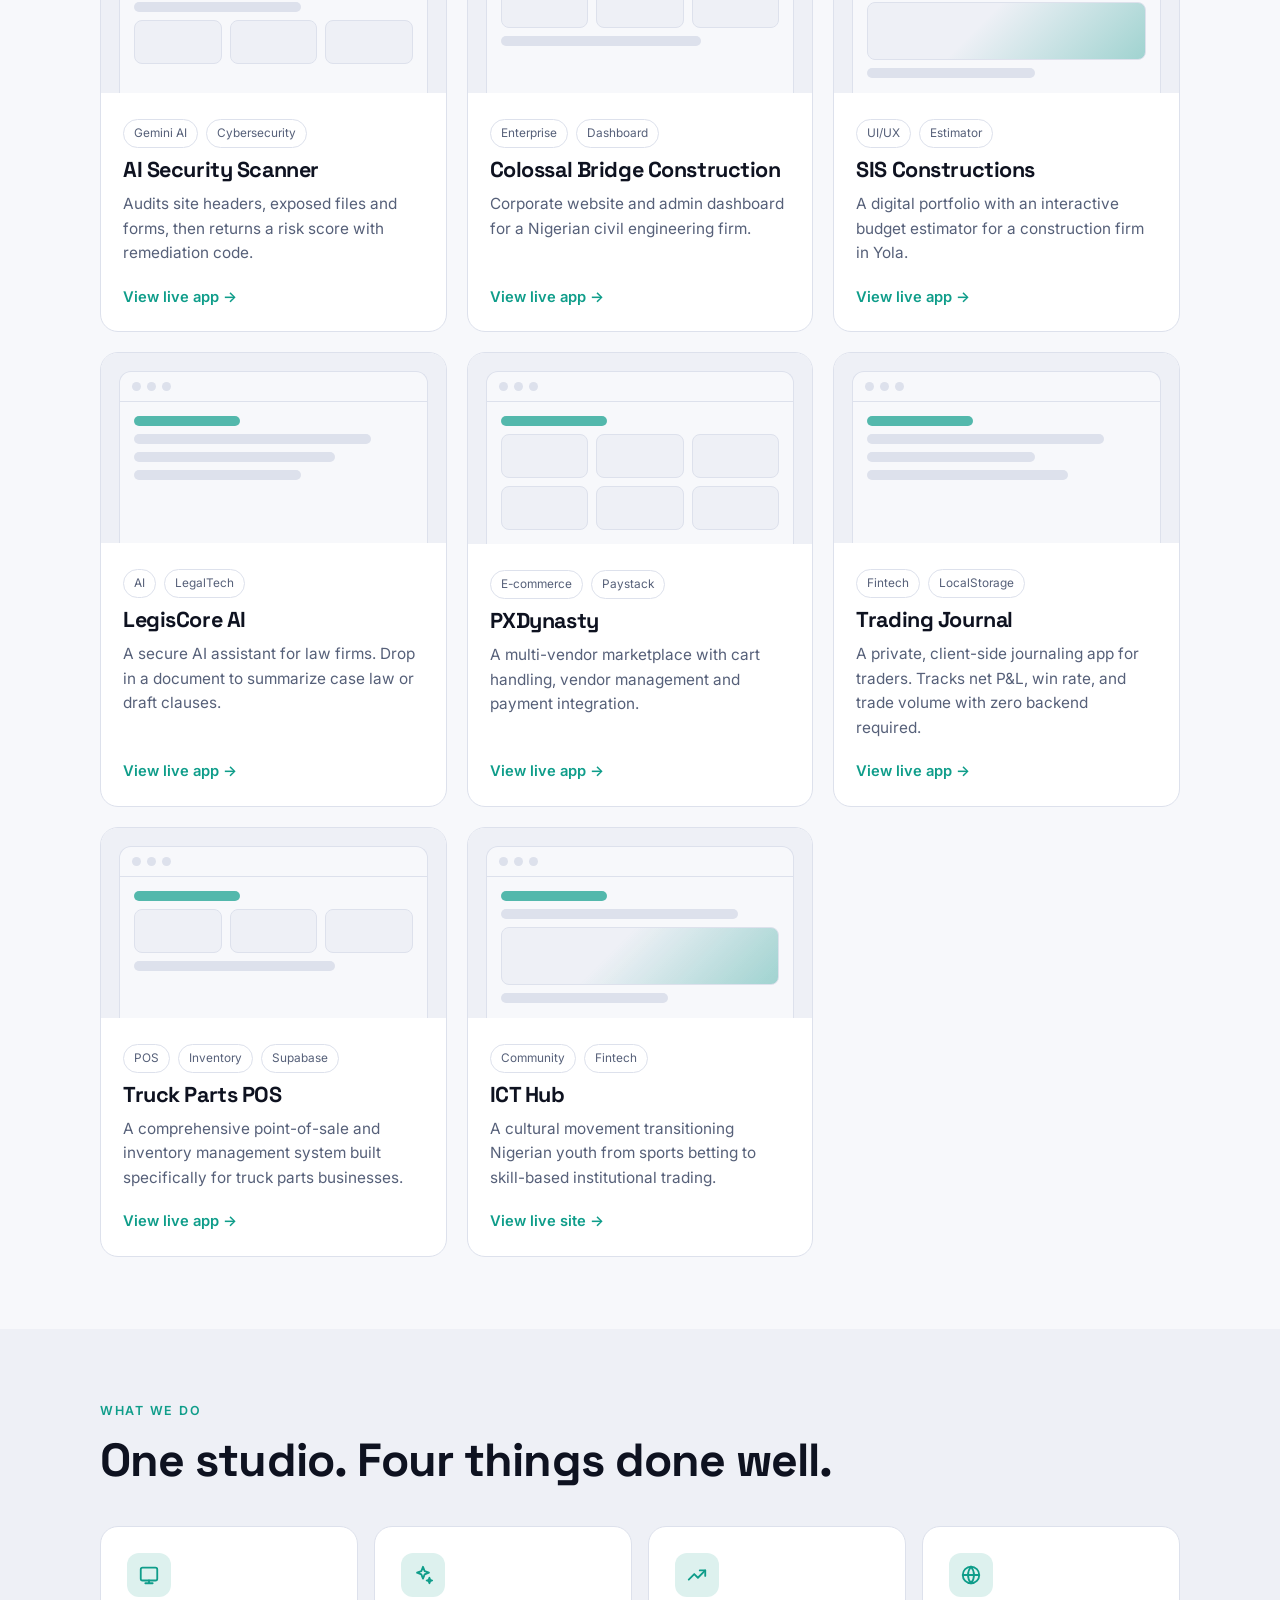
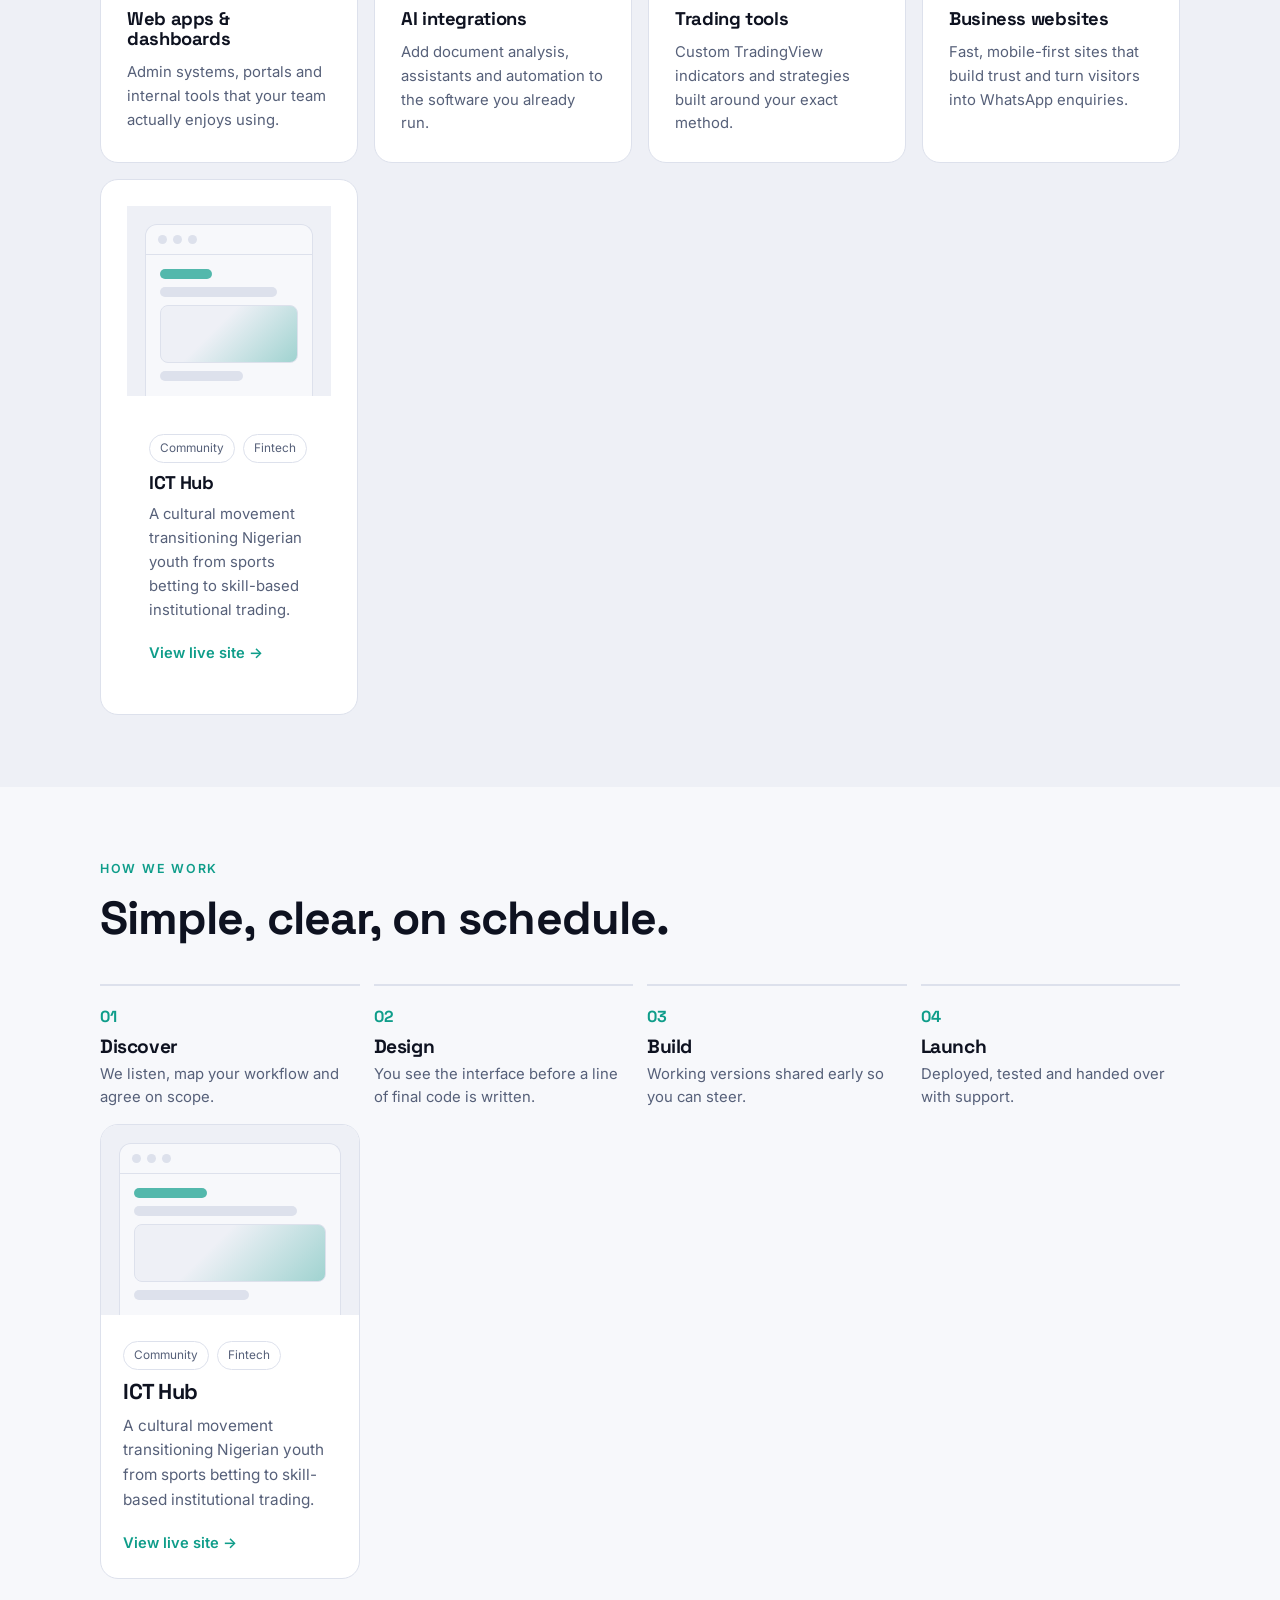
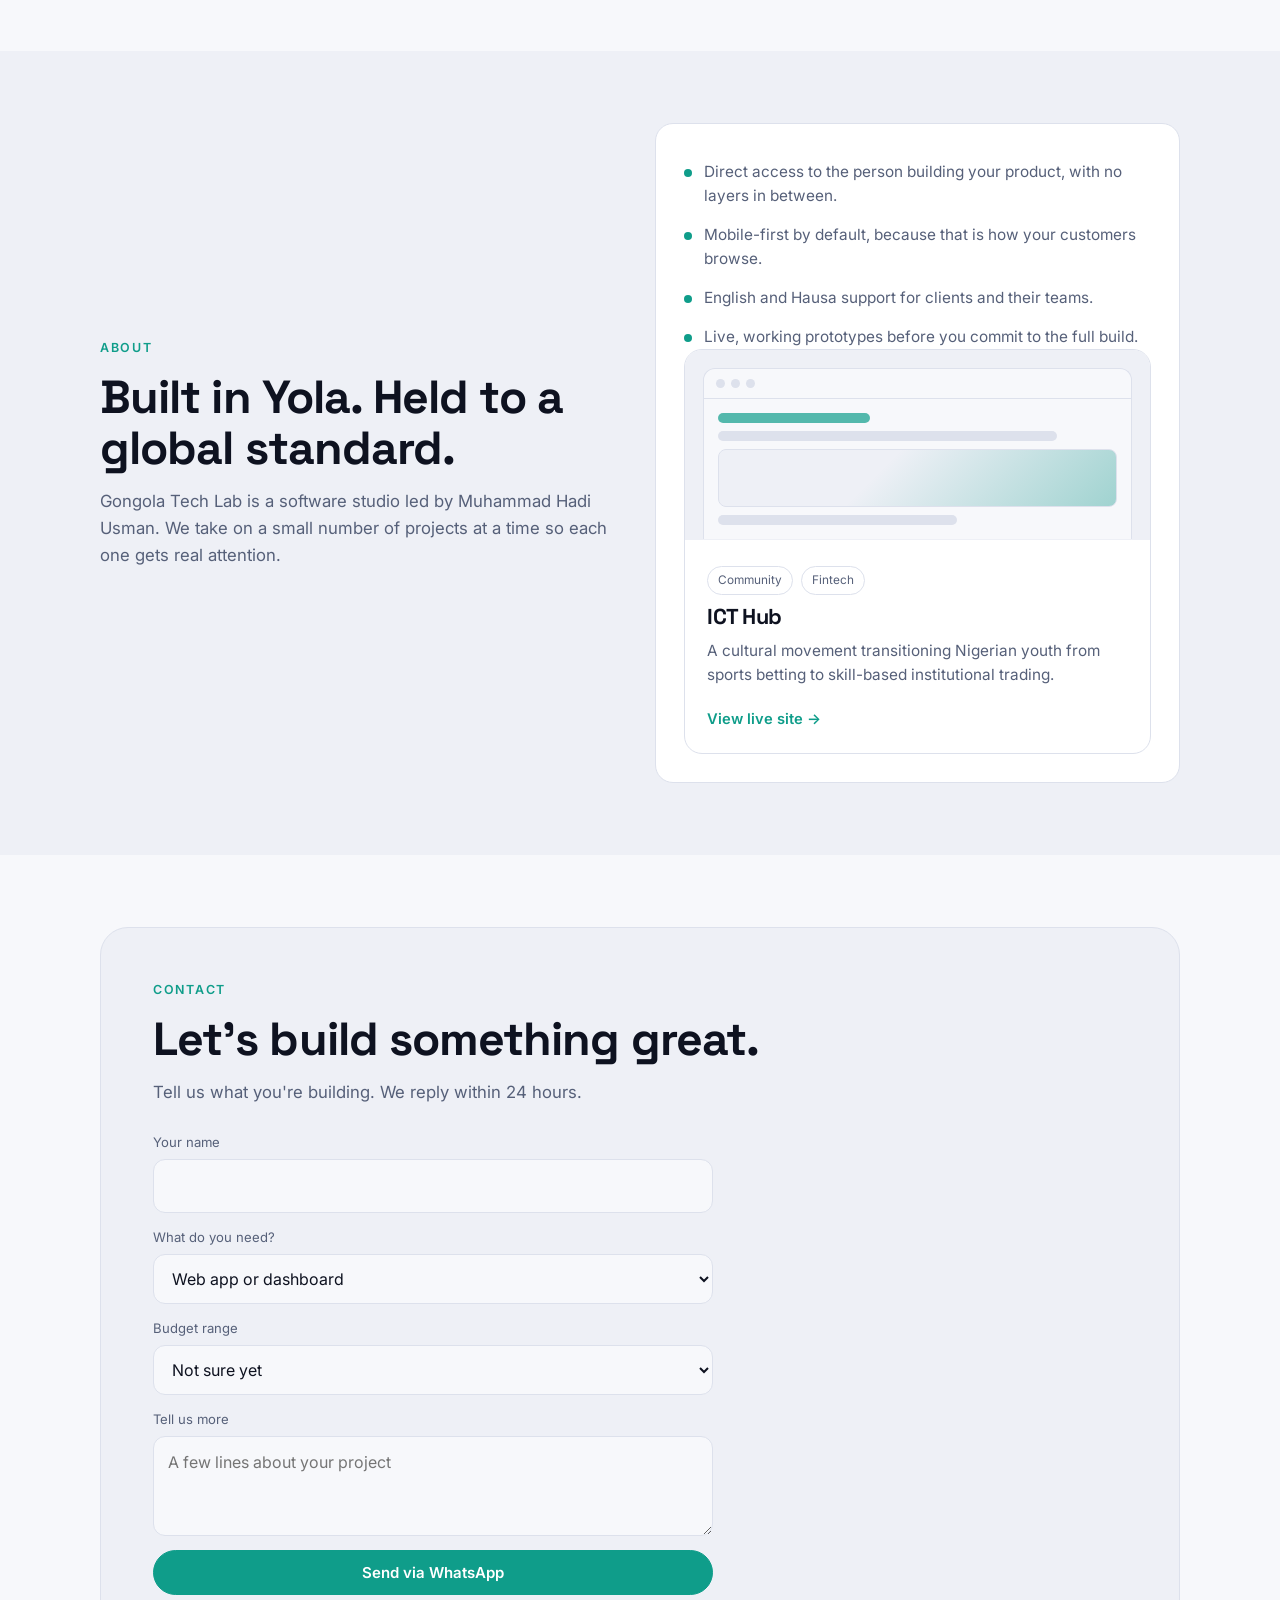
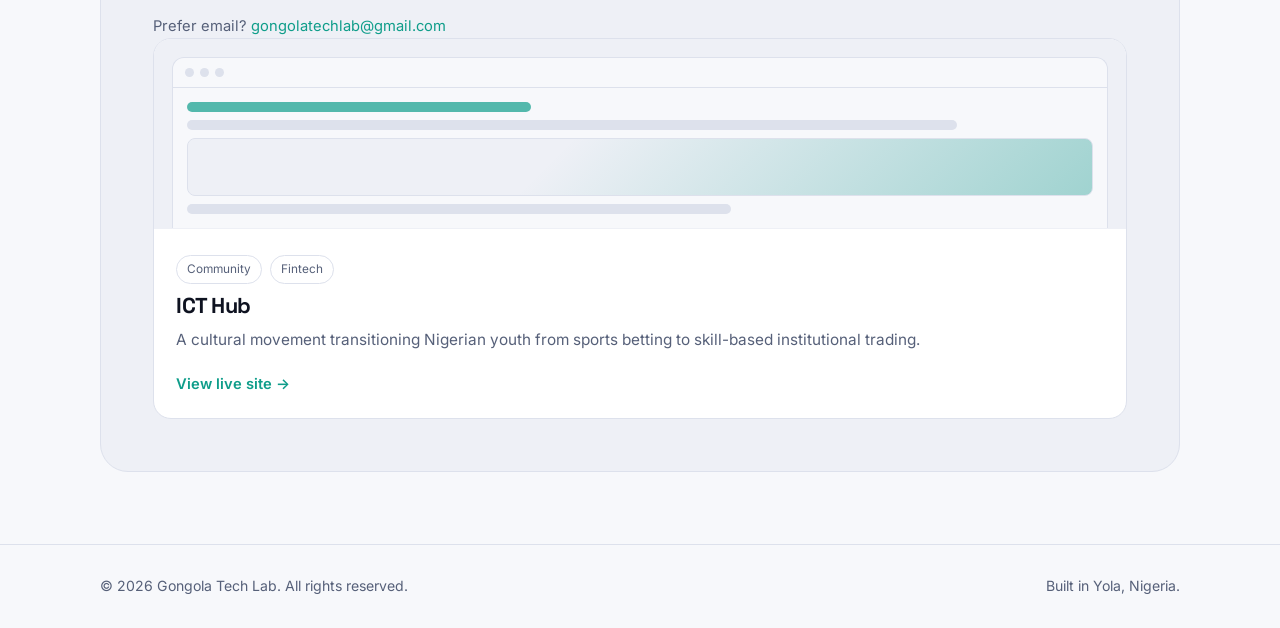
==== commit 7ca83007: "Add Truck Parts POS to main portfolio" ====
--- a/index.html
+++ b/index.html
@@ -280,9 +280,14 @@
         <div class="shot"><div class="frame"><div class="bar"><i></i><i></i><i></i></div><div class="mock"><b class="a"></b><b class="w1"></b><b class="w2"></b><b class="w3"></b></div></div></div>
         <div class="body"><div class="tags"><span>Fintech</span><span>LocalStorage</span></div><h3>Trading Journal</h3><p>A private, client-side journaling app for traders. Tracks net P&L, win rate, and trade volume with zero backend required.</p><span class="view">View live app &rarr;</span></div>
       </a>
-
-
-      <a class="card rv" href="https://gongolatechlab.github.io/ict-hub/" target="_blank" rel="noopener">
+      <a class="card rv" href="https://gongolatechlab.github.io/truckparts-pos/" target="_blank" rel="noopener">
+        <div class="shot"><div class="frame"><div class="bar"><i></i><i></i><i></i></div><div class="mock"><b class="a"></b><div class="row"><span></span><span></span><span></span></div><b class="w3"></b></div></div></div>
+        <div class="body"><div class="tags"><span>POS</span><span>Inventory</span><span>Supabase</span></div><h3>Truck Parts POS</h3><p>A comprehensive point-of-sale and inventory management system built specifically for truck parts businesses.</p><span class="view">View live app &rarr;</span></div>
+      </a>
+
+
+
+      <a class="card rv" href="https://gongolatechlab.github.io/gongola-ict-hub/" target="_blank" rel="noopener">
         <div class="shot"><div class="frame"><div class="bar"><i></i><i></i><i></i></div><div class="mock"><b class="a"></b><b class="w1"></b><div class="chart"></div><b class="w2"></b></div></div></div>
         <div class="body"><div class="tags"><span>Community</span><span>Fintech</span></div><h3>ICT Hub</h3><p>A cultural movement transitioning Nigerian youth from sports betting to skill-based institutional trading.</p><span class="view">View live site &rarr;</span></div>
       </a>
@@ -301,7 +306,7 @@
       <div class="card rv"><div class="ico"><svg viewBox="0 0 24 24" fill="none" stroke="currentColor" stroke-width="2" stroke-linecap="round" stroke-linejoin="round"><path d="M3 17l6-6 4 4 8-8"/><path d="M15 7h6v6"/></svg></div><h3>Trading tools</h3><p>Custom TradingView indicators and strategies built around your exact method.</p></div>
       <div class="card rv"><div class="ico"><svg viewBox="0 0 24 24" fill="none" stroke="currentColor" stroke-width="2" stroke-linecap="round" stroke-linejoin="round"><circle cx="12" cy="12" r="9"/><path d="M3 12h18M12 3a14 14 0 0 1 0 18M12 3a14 14 0 0 0 0 18"/></svg></div><h3>Business websites</h3><p>Fast, mobile-first sites that build trust and turn visitors into WhatsApp enquiries.</p></div>
 
-      <a class="card rv" href="https://gongolatechlab.github.io/ict-hub/" target="_blank" rel="noopener">
+      <a class="card rv" href="https://gongolatechlab.github.io/gongola-ict-hub/" target="_blank" rel="noopener">
         <div class="shot"><div class="frame"><div class="bar"><i></i><i></i><i></i></div><div class="mock"><b class="a"></b><b class="w1"></b><div class="chart"></div><b class="w2"></b></div></div></div>
         <div class="body"><div class="tags"><span>Community</span><span>Fintech</span></div><h3>ICT Hub</h3><p>A cultural movement transitioning Nigerian youth from sports betting to skill-based institutional trading.</p><span class="view">View live site &rarr;</span></div>
       </a>
@@ -320,7 +325,7 @@
       <div class="step rv"><h3>Build</h3><p>Working versions shared early so you can steer.</p></div>
       <div class="step rv"><h3>Launch</h3><p>Deployed, tested and handed over with support.</p></div>
 
-      <a class="card rv" href="https://gongolatechlab.github.io/ict-hub/" target="_blank" rel="noopener">
+      <a class="card rv" href="https://gongolatechlab.github.io/gongola-ict-hub/" target="_blank" rel="noopener">
         <div class="shot"><div class="frame"><div class="bar"><i></i><i></i><i></i></div><div class="mock"><b class="a"></b><b class="w1"></b><div class="chart"></div><b class="w2"></b></div></div></div>
         <div class="body"><div class="tags"><span>Community</span><span>Fintech</span></div><h3>ICT Hub</h3><p>A cultural movement transitioning Nigerian youth from sports betting to skill-based institutional trading.</p><span class="view">View live site &rarr;</span></div>
       </a>
@@ -344,7 +349,7 @@
         <li>Live, working prototypes before you commit to the full build.</li>
       </ul>
 
-      <a class="card rv" href="https://gongolatechlab.github.io/ict-hub/" target="_blank" rel="noopener">
+      <a class="card rv" href="https://gongolatechlab.github.io/gongola-ict-hub/" target="_blank" rel="noopener">
         <div class="shot"><div class="frame"><div class="bar"><i></i><i></i><i></i></div><div class="mock"><b class="a"></b><b class="w1"></b><div class="chart"></div><b class="w2"></b></div></div></div>
         <div class="body"><div class="tags"><span>Community</span><span>Fintech</span></div><h3>ICT Hub</h3><p>A cultural movement transitioning Nigerian youth from sports betting to skill-based institutional trading.</p><span class="view">View live site &rarr;</span></div>
       </a>
@@ -372,7 +377,7 @@
       </form>
       <p class="alt">Prefer email? <a href="mailto:gongolatechlab@gmail.com">gongolatechlab@gmail.com</a></p>
 
-      <a class="card rv" href="https://gongolatechlab.github.io/ict-hub/" target="_blank" rel="noopener">
+      <a class="card rv" href="https://gongolatechlab.github.io/gongola-ict-hub/" target="_blank" rel="noopener">
         <div class="shot"><div class="frame"><div class="bar"><i></i><i></i><i></i></div><div class="mock"><b class="a"></b><b class="w1"></b><div class="chart"></div><b class="w2"></b></div></div></div>
         <div class="body"><div class="tags"><span>Community</span><span>Fintech</span></div><h3>ICT Hub</h3><p>A cultural movement transitioning Nigerian youth from sports betting to skill-based institutional trading.</p><span class="view">View live site &rarr;</span></div>
       </a>
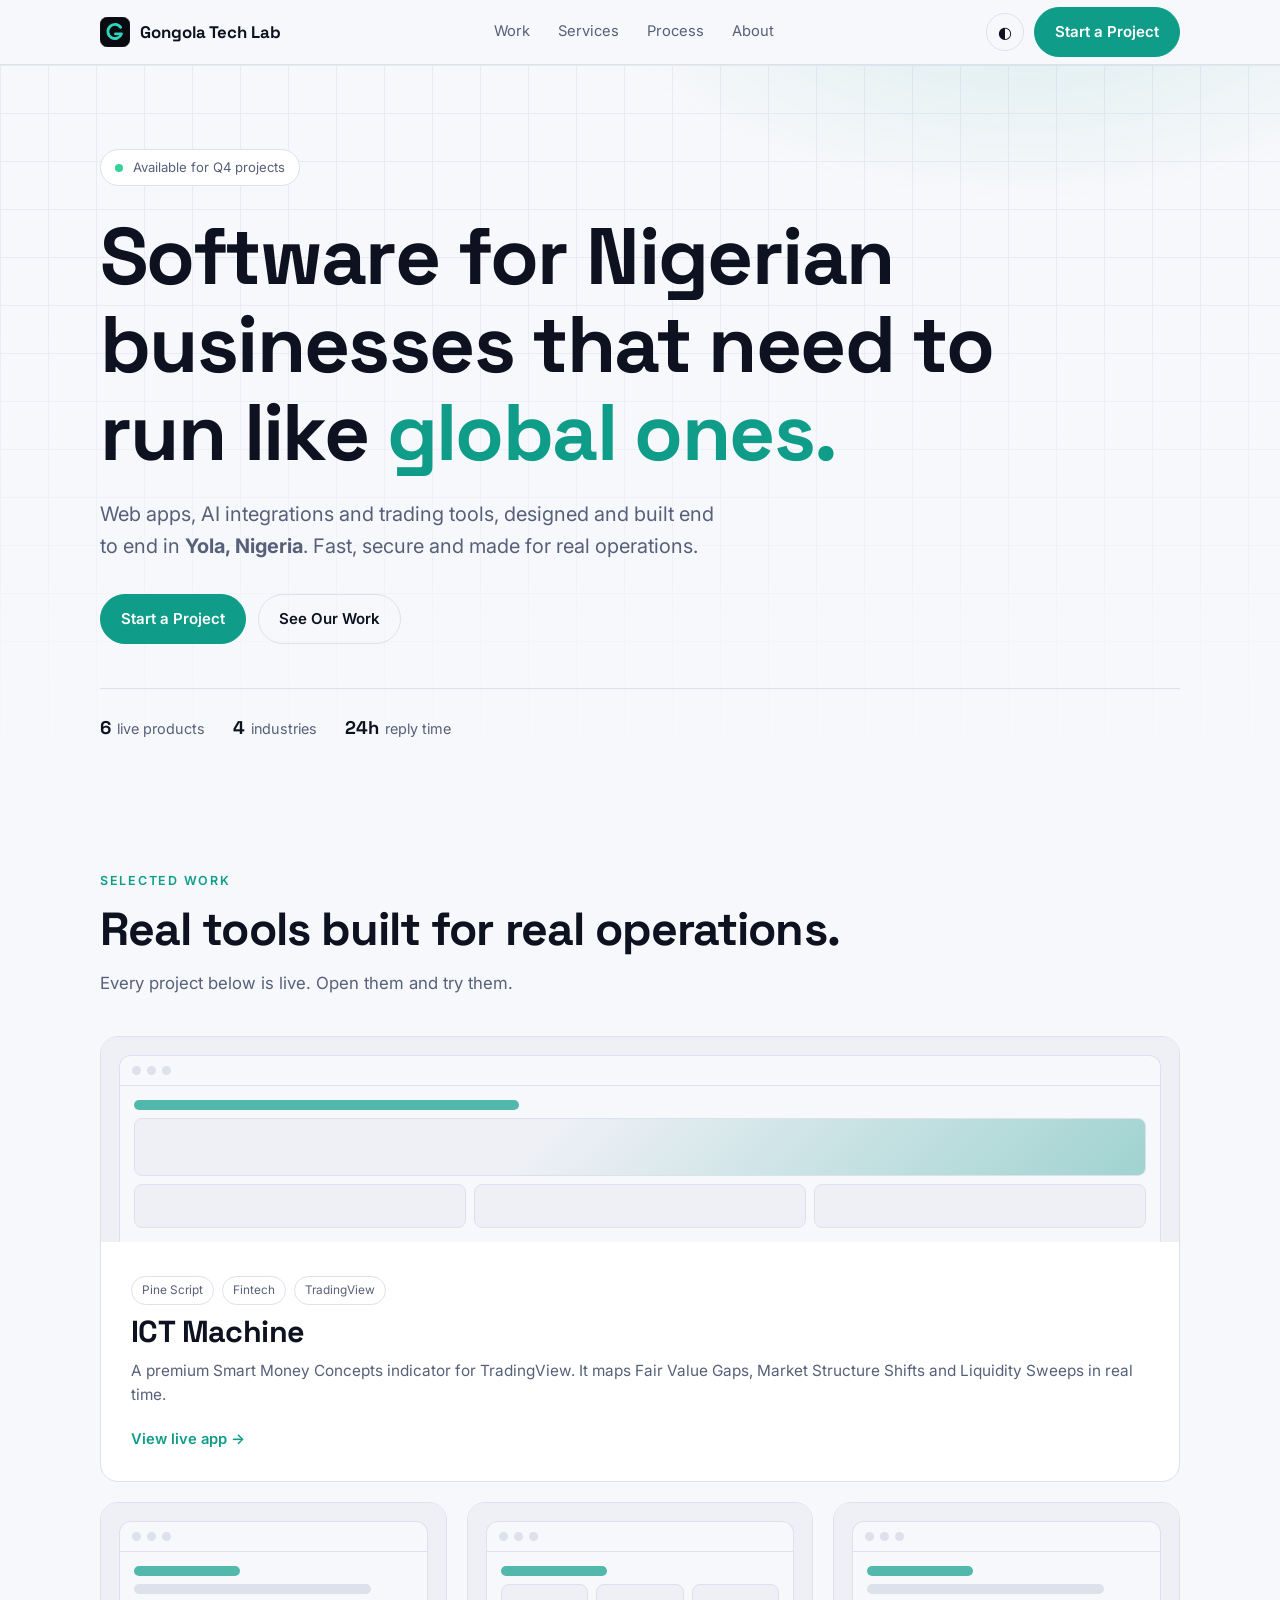
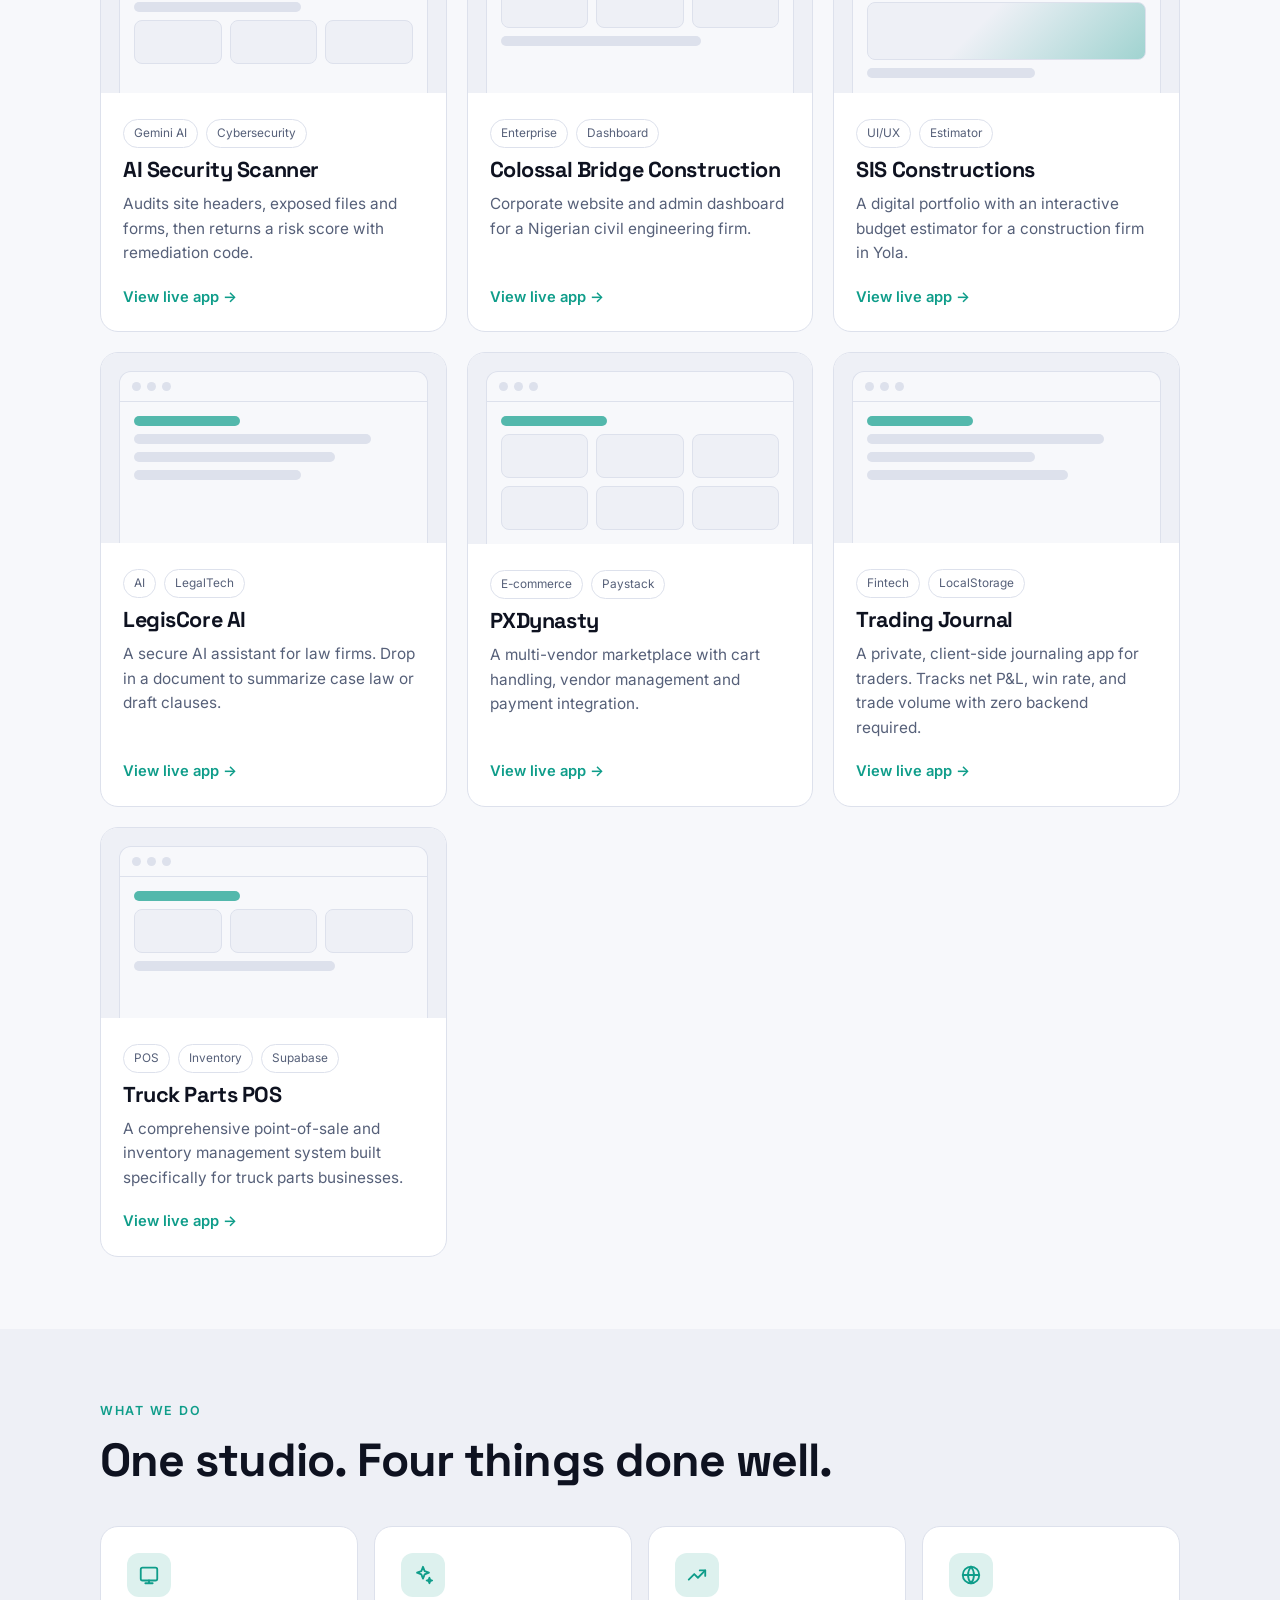
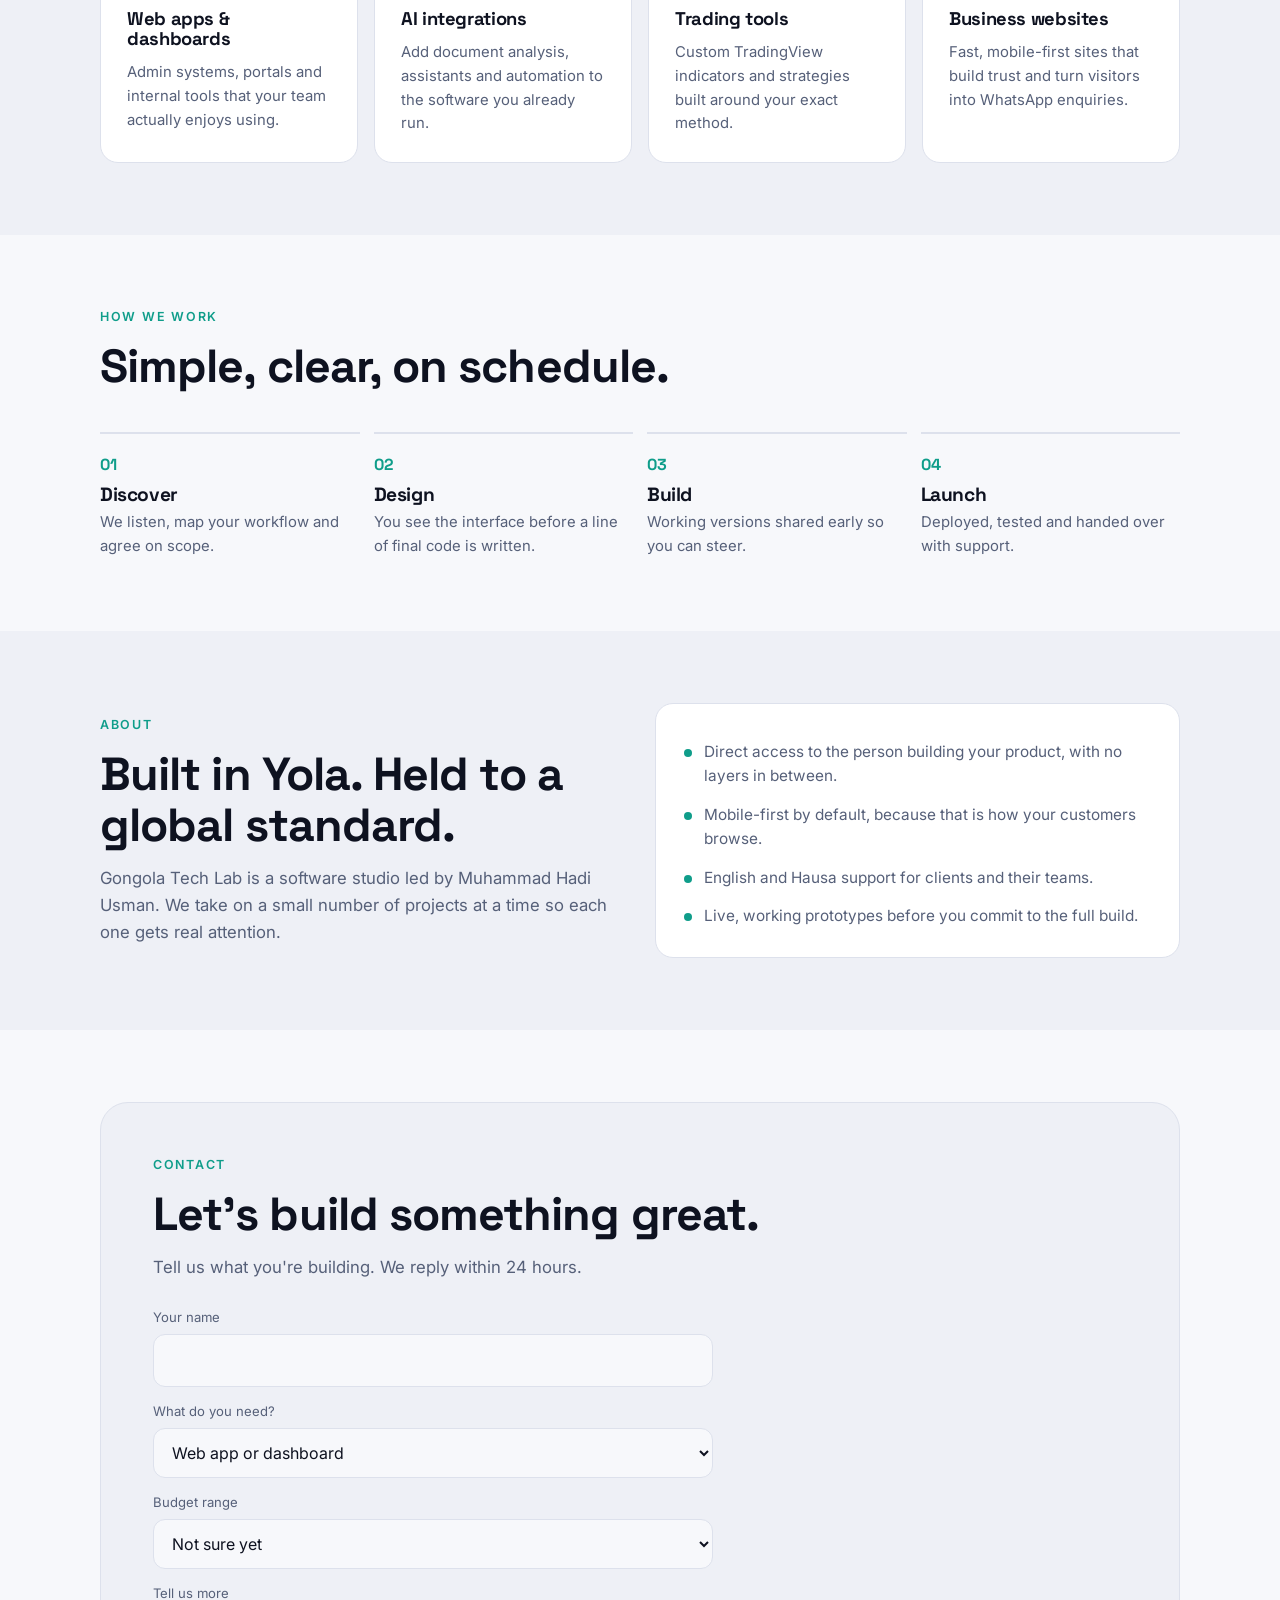
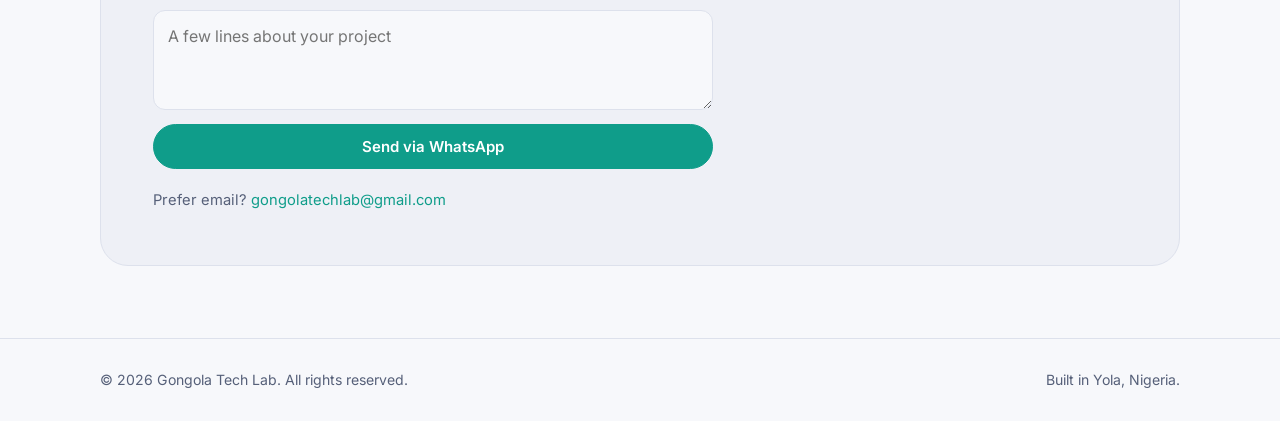
==== commit 561e9da3: "Remove duplicate ICT Hub cards" ====
--- a/index.html
+++ b/index.html
@@ -287,10 +287,7 @@
 
 
 
-      <a class="card rv" href="https://gongolatechlab.github.io/gongola-ict-hub/" target="_blank" rel="noopener">
-        <div class="shot"><div class="frame"><div class="bar"><i></i><i></i><i></i></div><div class="mock"><b class="a"></b><b class="w1"></b><div class="chart"></div><b class="w2"></b></div></div></div>
-        <div class="body"><div class="tags"><span>Community</span><span>Fintech</span></div><h3>ICT Hub</h3><p>A cultural movement transitioning Nigerian youth from sports betting to skill-based institutional trading.</p><span class="view">View live site &rarr;</span></div>
-      </a>
+      
 
     </div>
   </div>
@@ -306,10 +303,7 @@
       <div class="card rv"><div class="ico"><svg viewBox="0 0 24 24" fill="none" stroke="currentColor" stroke-width="2" stroke-linecap="round" stroke-linejoin="round"><path d="M3 17l6-6 4 4 8-8"/><path d="M15 7h6v6"/></svg></div><h3>Trading tools</h3><p>Custom TradingView indicators and strategies built around your exact method.</p></div>
       <div class="card rv"><div class="ico"><svg viewBox="0 0 24 24" fill="none" stroke="currentColor" stroke-width="2" stroke-linecap="round" stroke-linejoin="round"><circle cx="12" cy="12" r="9"/><path d="M3 12h18M12 3a14 14 0 0 1 0 18M12 3a14 14 0 0 0 0 18"/></svg></div><h3>Business websites</h3><p>Fast, mobile-first sites that build trust and turn visitors into WhatsApp enquiries.</p></div>
 
-      <a class="card rv" href="https://gongolatechlab.github.io/gongola-ict-hub/" target="_blank" rel="noopener">
-        <div class="shot"><div class="frame"><div class="bar"><i></i><i></i><i></i></div><div class="mock"><b class="a"></b><b class="w1"></b><div class="chart"></div><b class="w2"></b></div></div></div>
-        <div class="body"><div class="tags"><span>Community</span><span>Fintech</span></div><h3>ICT Hub</h3><p>A cultural movement transitioning Nigerian youth from sports betting to skill-based institutional trading.</p><span class="view">View live site &rarr;</span></div>
-      </a>
+      
 
     </div>
   </div>
@@ -325,10 +319,7 @@
       <div class="step rv"><h3>Build</h3><p>Working versions shared early so you can steer.</p></div>
       <div class="step rv"><h3>Launch</h3><p>Deployed, tested and handed over with support.</p></div>
 
-      <a class="card rv" href="https://gongolatechlab.github.io/gongola-ict-hub/" target="_blank" rel="noopener">
-        <div class="shot"><div class="frame"><div class="bar"><i></i><i></i><i></i></div><div class="mock"><b class="a"></b><b class="w1"></b><div class="chart"></div><b class="w2"></b></div></div></div>
-        <div class="body"><div class="tags"><span>Community</span><span>Fintech</span></div><h3>ICT Hub</h3><p>A cultural movement transitioning Nigerian youth from sports betting to skill-based institutional trading.</p><span class="view">View live site &rarr;</span></div>
-      </a>
+      
 
     </div>
   </div>
@@ -349,10 +340,7 @@
         <li>Live, working prototypes before you commit to the full build.</li>
       </ul>
 
-      <a class="card rv" href="https://gongolatechlab.github.io/gongola-ict-hub/" target="_blank" rel="noopener">
-        <div class="shot"><div class="frame"><div class="bar"><i></i><i></i><i></i></div><div class="mock"><b class="a"></b><b class="w1"></b><div class="chart"></div><b class="w2"></b></div></div></div>
-        <div class="body"><div class="tags"><span>Community</span><span>Fintech</span></div><h3>ICT Hub</h3><p>A cultural movement transitioning Nigerian youth from sports betting to skill-based institutional trading.</p><span class="view">View live site &rarr;</span></div>
-      </a>
+      
 
     </div>
   </div>
@@ -377,10 +365,7 @@
       </form>
       <p class="alt">Prefer email? <a href="mailto:gongolatechlab@gmail.com">gongolatechlab@gmail.com</a></p>
 
-      <a class="card rv" href="https://gongolatechlab.github.io/gongola-ict-hub/" target="_blank" rel="noopener">
-        <div class="shot"><div class="frame"><div class="bar"><i></i><i></i><i></i></div><div class="mock"><b class="a"></b><b class="w1"></b><div class="chart"></div><b class="w2"></b></div></div></div>
-        <div class="body"><div class="tags"><span>Community</span><span>Fintech</span></div><h3>ICT Hub</h3><p>A cultural movement transitioning Nigerian youth from sports betting to skill-based institutional trading.</p><span class="view">View live site &rarr;</span></div>
-      </a>
+      
 
     </div>
   </div>
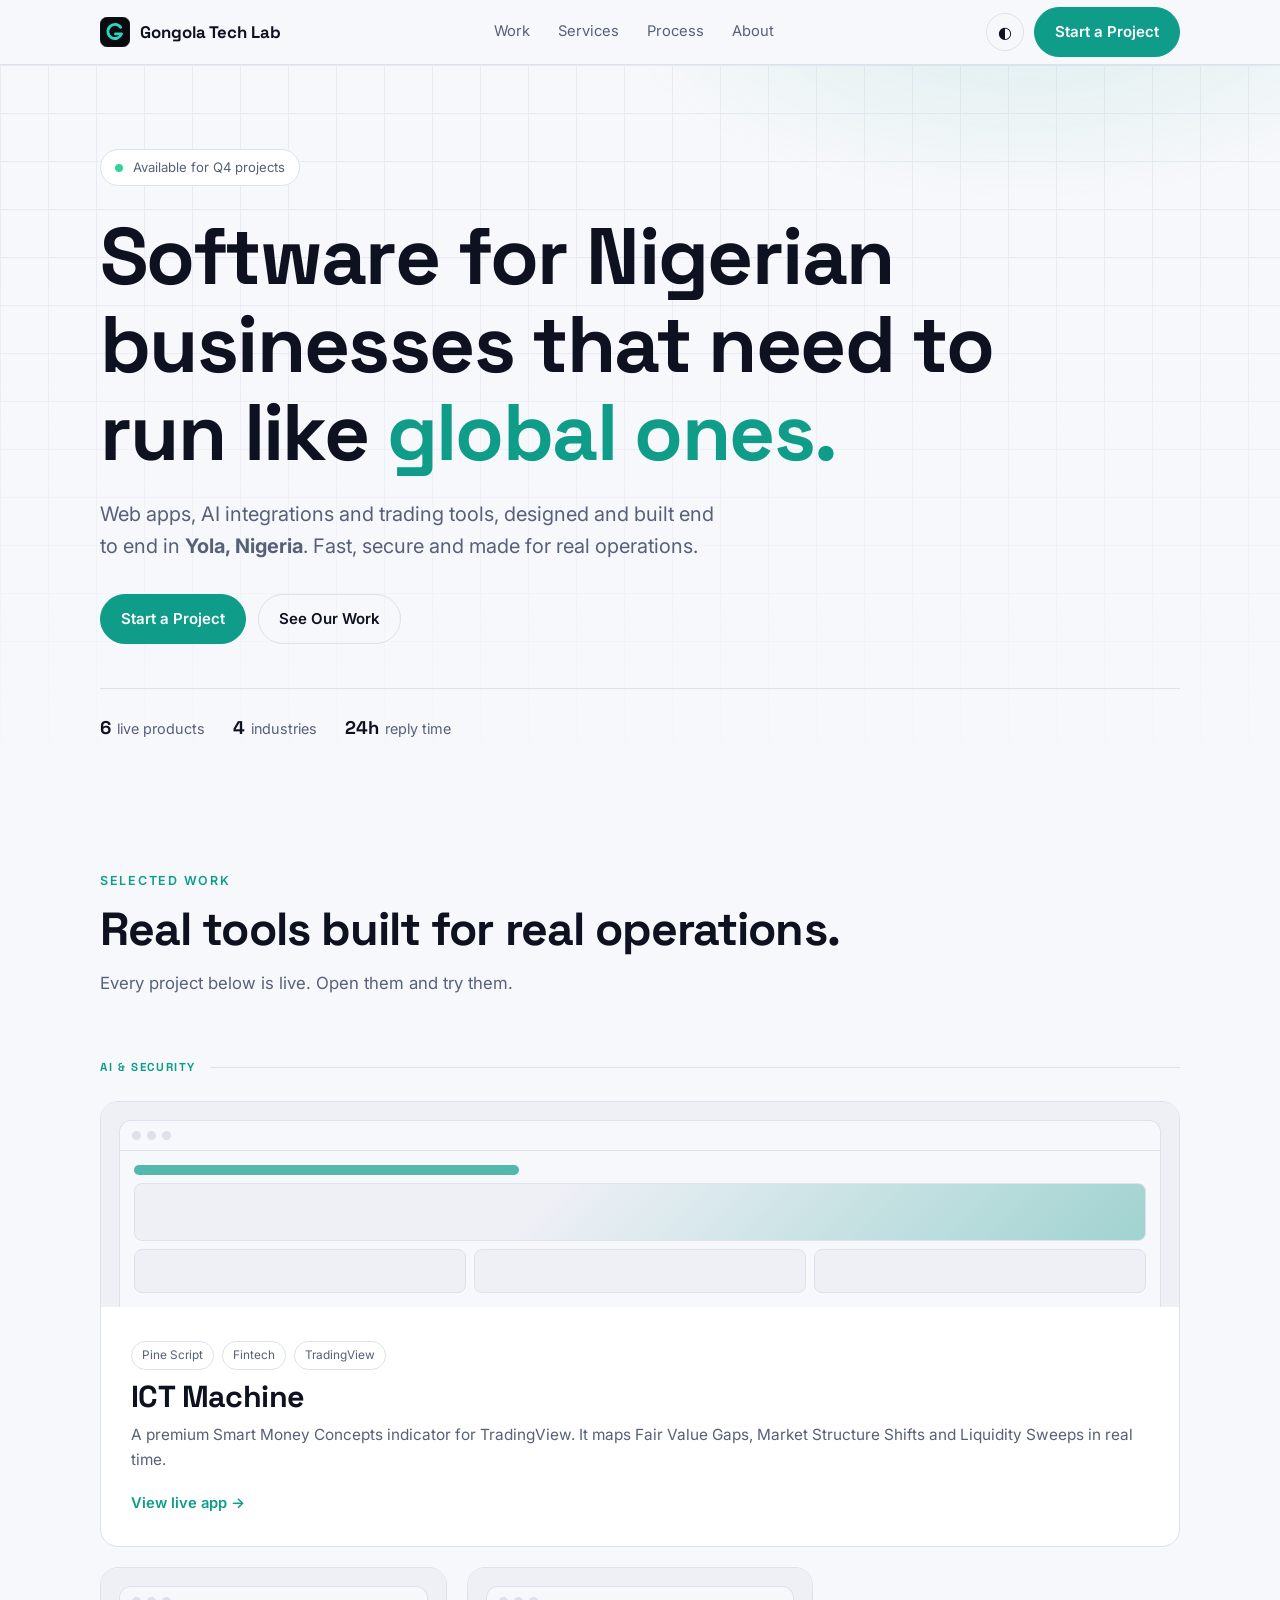
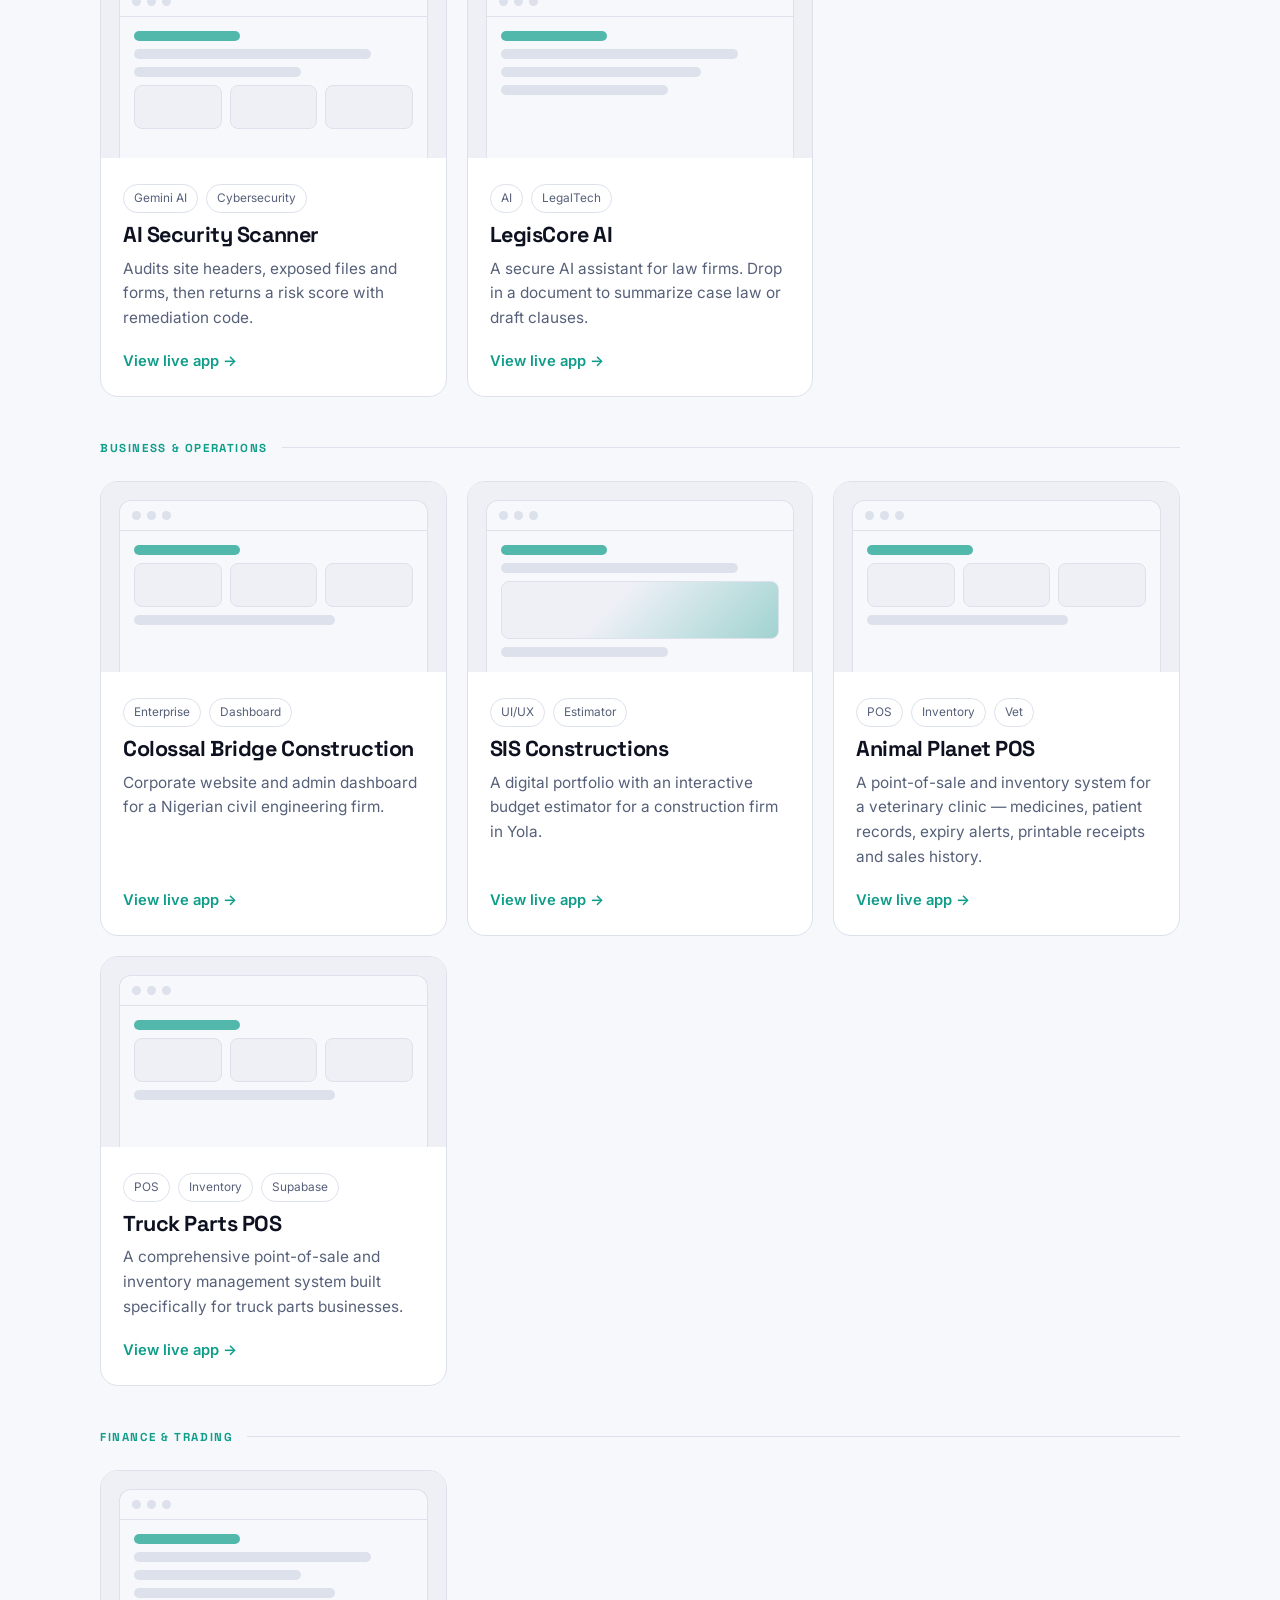
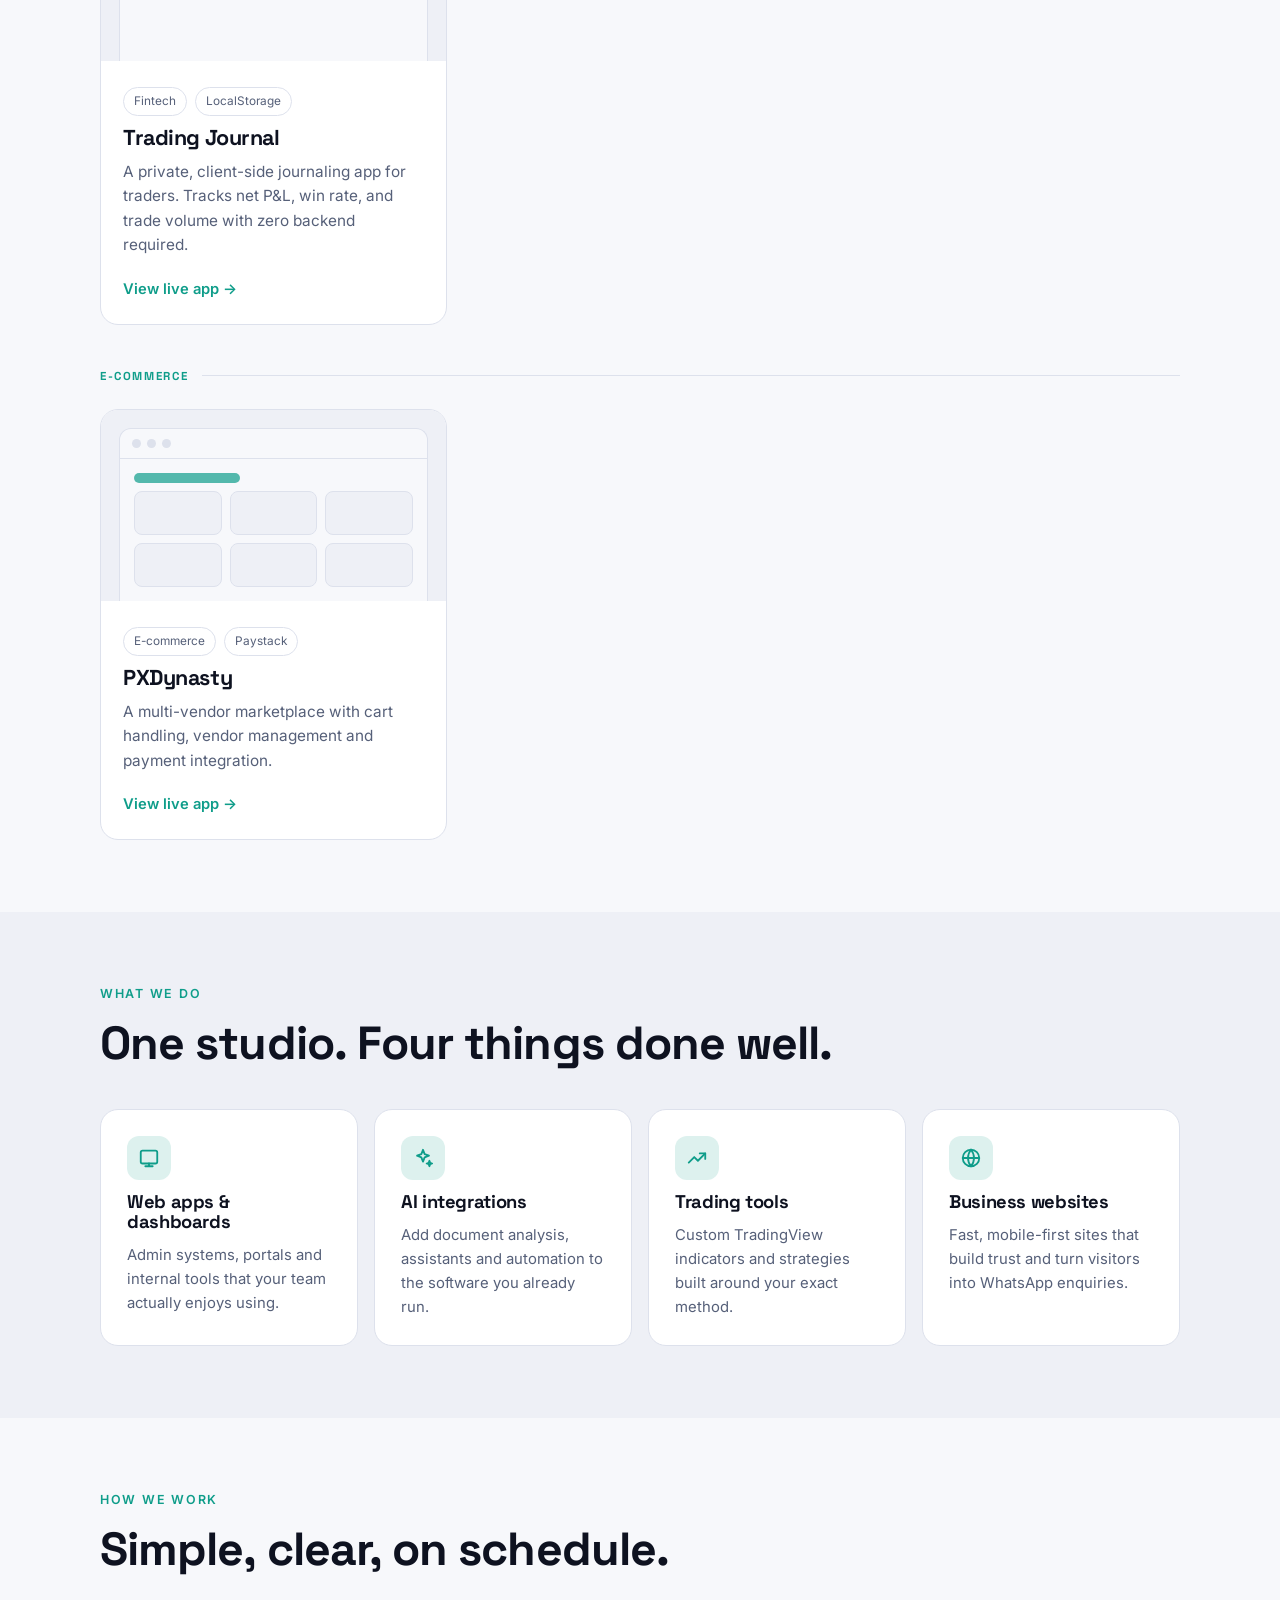
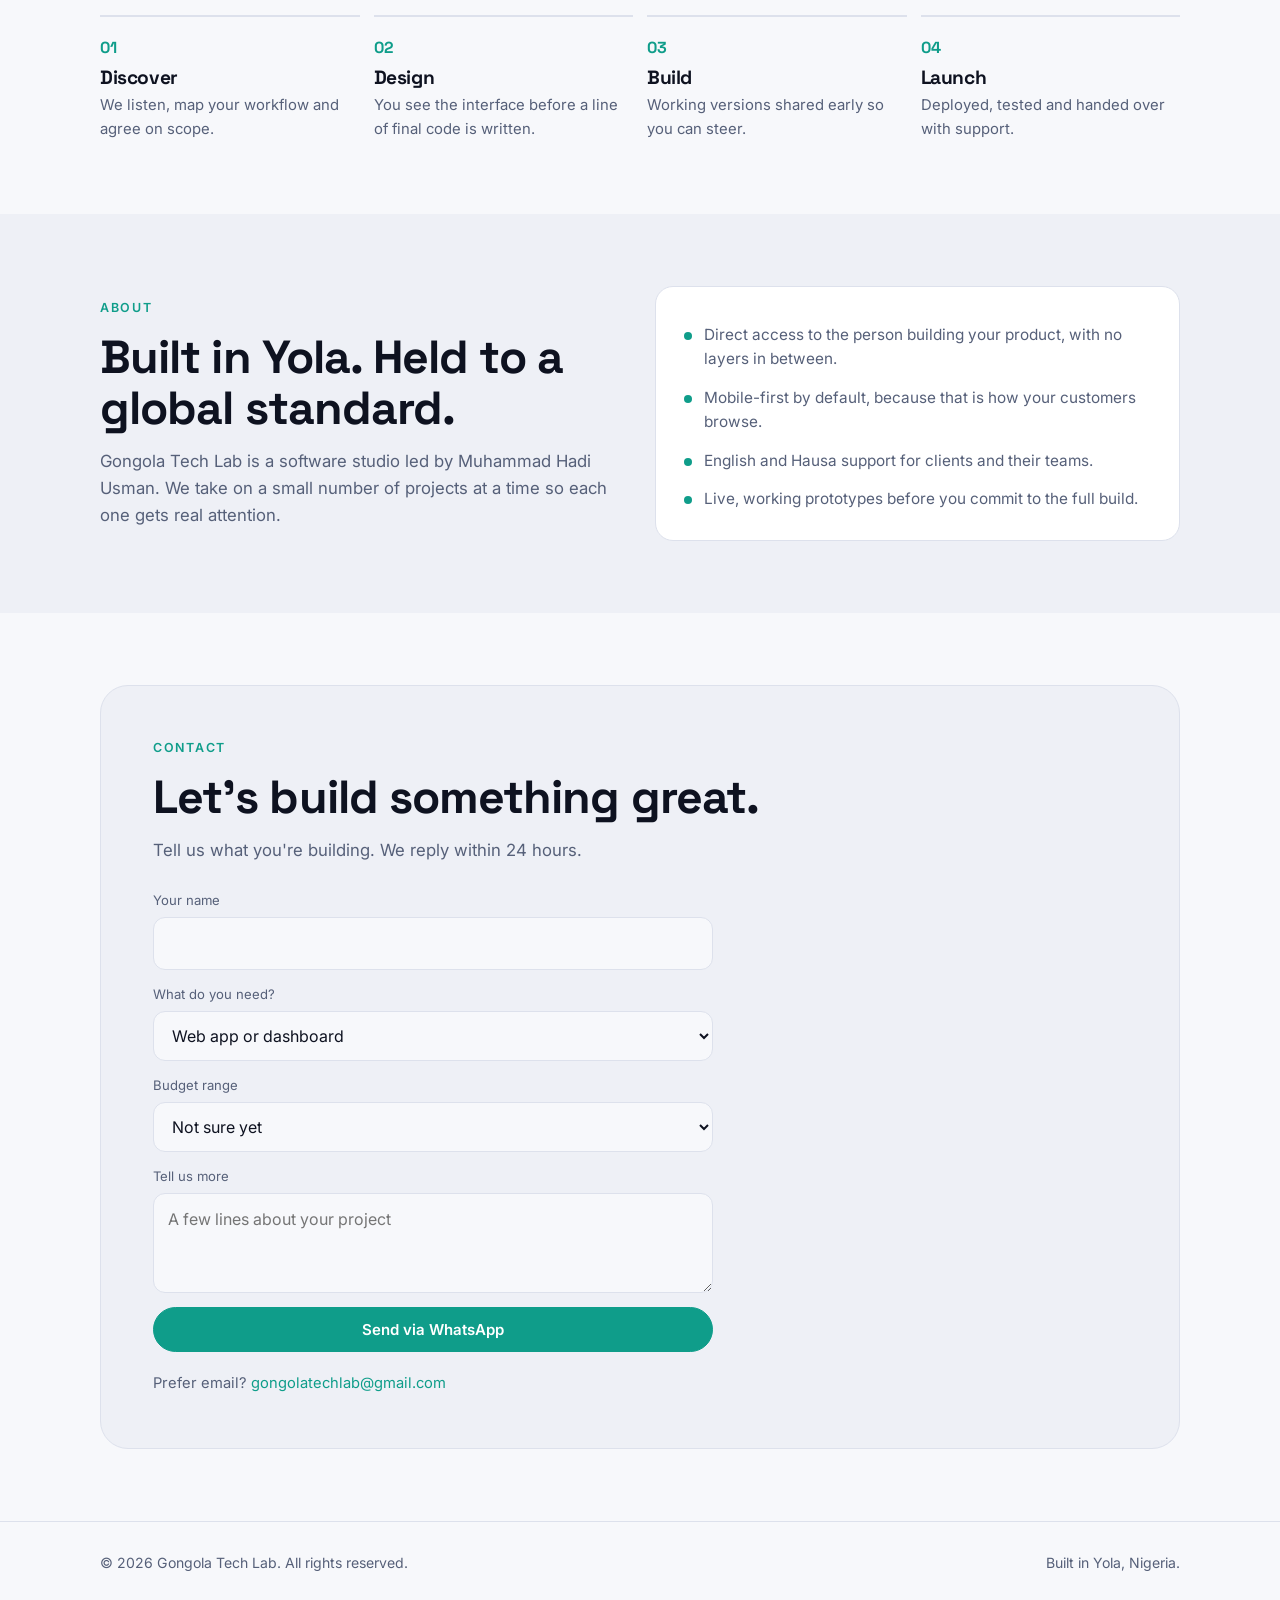
==== commit 6929c5a1: "Portfolio: categorize work into 4 groups + add Animal Planet POS" ====
--- a/index.html
+++ b/index.html
@@ -242,6 +242,10 @@
     <p class="sub">Every project below is live. Open them and try them.</p>
 
     <div class="grid">
+      <div class="cat-divider rv" style="grid-column:1/-1;width:100%;display:flex;align-items:center;gap:14px;margin:22px 0 4px">
+        <span style="font-family:'Space Grotesk',sans-serif;font-size:.72rem;font-weight:700;letter-spacing:.14em;text-transform:uppercase;color:var(--accent)">AI &amp; Security</span>
+        <span style="flex:1;height:1px;background:var(--line)"></span>
+      </div>
       <a class="card feature rv" href="https://gongolatechlab.github.io/ict-machine/" target="_blank" rel="noopener">
         <div class="shot"><div class="frame"><div class="bar"><i></i><i></i><i></i></div><div class="mock"><b class="a"></b><div class="chart"></div><div class="row"><span></span><span></span><span></span></div></div></div></div>
         <div class="body">
@@ -251,44 +255,50 @@
           <span class="view">View live app &rarr;</span>
         </div>
       </a>
-
       <a class="card rv" href="https://gongolatechlab.github.io/security-scanner/" target="_blank" rel="noopener">
         <div class="shot"><div class="frame"><div class="bar"><i></i><i></i><i></i></div><div class="mock"><b class="a"></b><b class="w1"></b><b class="w2"></b><div class="row"><span></span><span></span><span></span></div></div></div></div>
         <div class="body"><div class="tags"><span>Gemini AI</span><span>Cybersecurity</span></div><h3>AI Security Scanner</h3><p>Audits site headers, exposed files and forms, then returns a risk score with remediation code.</p><span class="view">View live app &rarr;</span></div>
       </a>
-
+      <a class="card rv" href="https://gongolatechlab.github.io/ai-prototype/" target="_blank" rel="noopener">
+        <div class="shot"><div class="frame"><div class="bar"><i></i><i></i><i></i></div><div class="mock"><b class="a"></b><b class="w1"></b><b class="w3"></b><b class="w2"></b></div></div></div>
+        <div class="body"><div class="tags"><span>AI</span><span>LegalTech</span></div><h3>LegisCore AI</h3><p>A secure AI assistant for law firms. Drop in a document to summarize case law or draft clauses.</p><span class="view">View live app &rarr;</span></div>
+      </a>
+      <div class="cat-divider rv" style="grid-column:1/-1;width:100%;display:flex;align-items:center;gap:14px;margin:22px 0 4px">
+        <span style="font-family:'Space Grotesk',sans-serif;font-size:.72rem;font-weight:700;letter-spacing:.14em;text-transform:uppercase;color:var(--accent)">Business &amp; Operations</span>
+        <span style="flex:1;height:1px;background:var(--line)"></span>
+      </div>
       <a class="card rv" href="https://gongolatechlab.github.io/cbcnigerialtd/" target="_blank" rel="noopener">
         <div class="shot"><div class="frame"><div class="bar"><i></i><i></i><i></i></div><div class="mock"><b class="a"></b><div class="row"><span></span><span></span><span></span></div><b class="w3"></b></div></div></div>
         <div class="body"><div class="tags"><span>Enterprise</span><span>Dashboard</span></div><h3>Colossal Bridge Construction</h3><p>Corporate website and admin dashboard for a Nigerian civil engineering firm.</p><span class="view">View live app &rarr;</span></div>
       </a>
-
       <a class="card rv" href="https://gongolatechlab.github.io/sis-construction/" target="_blank" rel="noopener">
         <div class="shot"><div class="frame"><div class="bar"><i></i><i></i><i></i></div><div class="mock"><b class="a"></b><b class="w1"></b><div class="chart"></div><b class="w2"></b></div></div></div>
         <div class="body"><div class="tags"><span>UI/UX</span><span>Estimator</span></div><h3>SIS Constructions</h3><p>A digital portfolio with an interactive budget estimator for a construction firm in Yola.</p><span class="view">View live app &rarr;</span></div>
       </a>
-
-      <a class="card rv" href="https://gongolatechlab.github.io/ai-prototype/" target="_blank" rel="noopener">
-        <div class="shot"><div class="frame"><div class="bar"><i></i><i></i><i></i></div><div class="mock"><b class="a"></b><b class="w1"></b><b class="w3"></b><b class="w2"></b></div></div></div>
-        <div class="body"><div class="tags"><span>AI</span><span>LegalTech</span></div><h3>LegisCore AI</h3><p>A secure AI assistant for law firms. Drop in a document to summarize case law or draft clauses.</p><span class="view">View live app &rarr;</span></div>
-      </a>
-
+      <a class="card rv" href="https://gongolatechlab.github.io/animal-planet/pos/" target="_blank" rel="noopener">
+        <div class="shot"><div class="frame"><div class="bar"><i></i><i></i><i></i></div><div class="mock"><b class="a"></b><div class="row"><span></span><span></span><span></span></div><b class="w3"></b></div></div></div>
+        <div class="body"><div class="tags"><span>POS</span><span>Inventory</span><span>Vet</span></div><h3>Animal Planet POS</h3><p>A point-of-sale and inventory system for a veterinary clinic — medicines, patient records, expiry alerts, printable receipts and sales history.</p><span class="view">View live app &rarr;</span></div>
+      </a>
+      <a class="card rv" href="https://gongolatechlab.github.io/truckparts-pos/" target="_blank" rel="noopener">
+        <div class="shot"><div class="frame"><div class="bar"><i></i><i></i><i></i></div><div class="mock"><b class="a"></b><div class="row"><span></span><span></span><span></span></div><b class="w3"></b></div></div></div>
+        <div class="body"><div class="tags"><span>POS</span><span>Inventory</span><span>Supabase</span></div><h3>Truck Parts POS</h3><p>A comprehensive point-of-sale and inventory management system built specifically for truck parts businesses.</p><span class="view">View live app &rarr;</span></div>
+      </a>
+      <div class="cat-divider rv" style="grid-column:1/-1;width:100%;display:flex;align-items:center;gap:14px;margin:22px 0 4px">
+        <span style="font-family:'Space Grotesk',sans-serif;font-size:.72rem;font-weight:700;letter-spacing:.14em;text-transform:uppercase;color:var(--accent)">Finance &amp; Trading</span>
+        <span style="flex:1;height:1px;background:var(--line)"></span>
+      </div>
+      <a class="card rv" href="https://gongolatechlab.github.io/trading-journal/" target="_blank" rel="noopener">
+        <div class="shot"><div class="frame"><div class="bar"><i></i><i></i><i></i></div><div class="mock"><b class="a"></b><b class="w1"></b><b class="w2"></b><b class="w3"></b></div></div></div>
+        <div class="body"><div class="tags"><span>Fintech</span><span>LocalStorage</span></div><h3>Trading Journal</h3><p>A private, client-side journaling app for traders. Tracks net P&L, win rate, and trade volume with zero backend required.</p><span class="view">View live app &rarr;</span></div>
+      </a>
+      <div class="cat-divider rv" style="grid-column:1/-1;width:100%;display:flex;align-items:center;gap:14px;margin:22px 0 4px">
+        <span style="font-family:'Space Grotesk',sans-serif;font-size:.72rem;font-weight:700;letter-spacing:.14em;text-transform:uppercase;color:var(--accent)">E-commerce</span>
+        <span style="flex:1;height:1px;background:var(--line)"></span>
+      </div>
       <a class="card rv" href="https://shehulhadi.github.io/pxdynasty/" target="_blank" rel="noopener">
         <div class="shot"><div class="frame"><div class="bar"><i></i><i></i><i></i></div><div class="mock"><b class="a"></b><div class="row"><span></span><span></span><span></span></div><div class="row"><span></span><span></span><span></span></div></div></div></div>
         <div class="body"><div class="tags"><span>E-commerce</span><span>Paystack</span></div><h3>PXDynasty</h3><p>A multi-vendor marketplace with cart handling, vendor management and payment integration.</p><span class="view">View live app &rarr;</span></div>
       </a>
-      <a class="card rv" href="https://gongolatechlab.github.io/trading-journal/" target="_blank" rel="noopener">
-        <div class="shot"><div class="frame"><div class="bar"><i></i><i></i><i></i></div><div class="mock"><b class="a"></b><b class="w1"></b><b class="w2"></b><b class="w3"></b></div></div></div>
-        <div class="body"><div class="tags"><span>Fintech</span><span>LocalStorage</span></div><h3>Trading Journal</h3><p>A private, client-side journaling app for traders. Tracks net P&L, win rate, and trade volume with zero backend required.</p><span class="view">View live app &rarr;</span></div>
-      </a>
-      <a class="card rv" href="https://gongolatechlab.github.io/truckparts-pos/" target="_blank" rel="noopener">
-        <div class="shot"><div class="frame"><div class="bar"><i></i><i></i><i></i></div><div class="mock"><b class="a"></b><div class="row"><span></span><span></span><span></span></div><b class="w3"></b></div></div></div>
-        <div class="body"><div class="tags"><span>POS</span><span>Inventory</span><span>Supabase</span></div><h3>Truck Parts POS</h3><p>A comprehensive point-of-sale and inventory management system built specifically for truck parts businesses.</p><span class="view">View live app &rarr;</span></div>
-      </a>
-
-
-
-      
-
     </div>
   </div>
 </section>
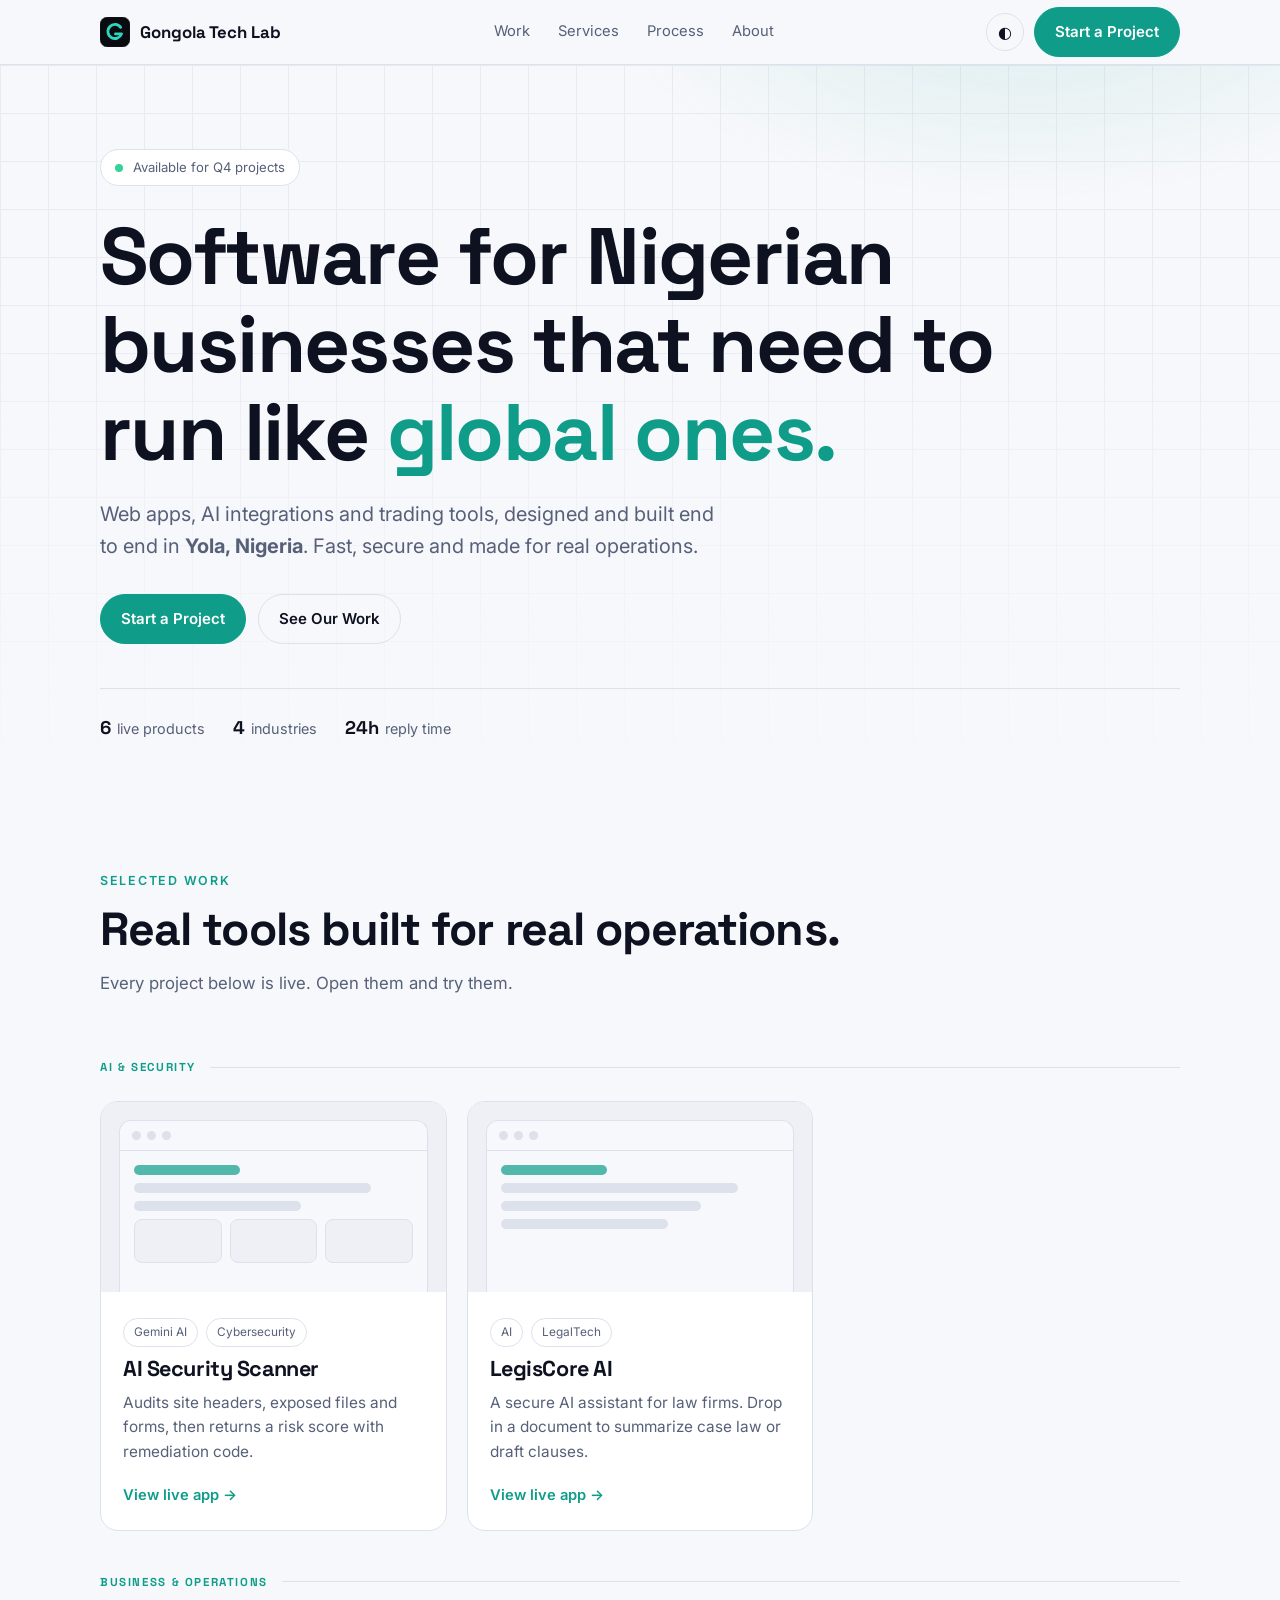
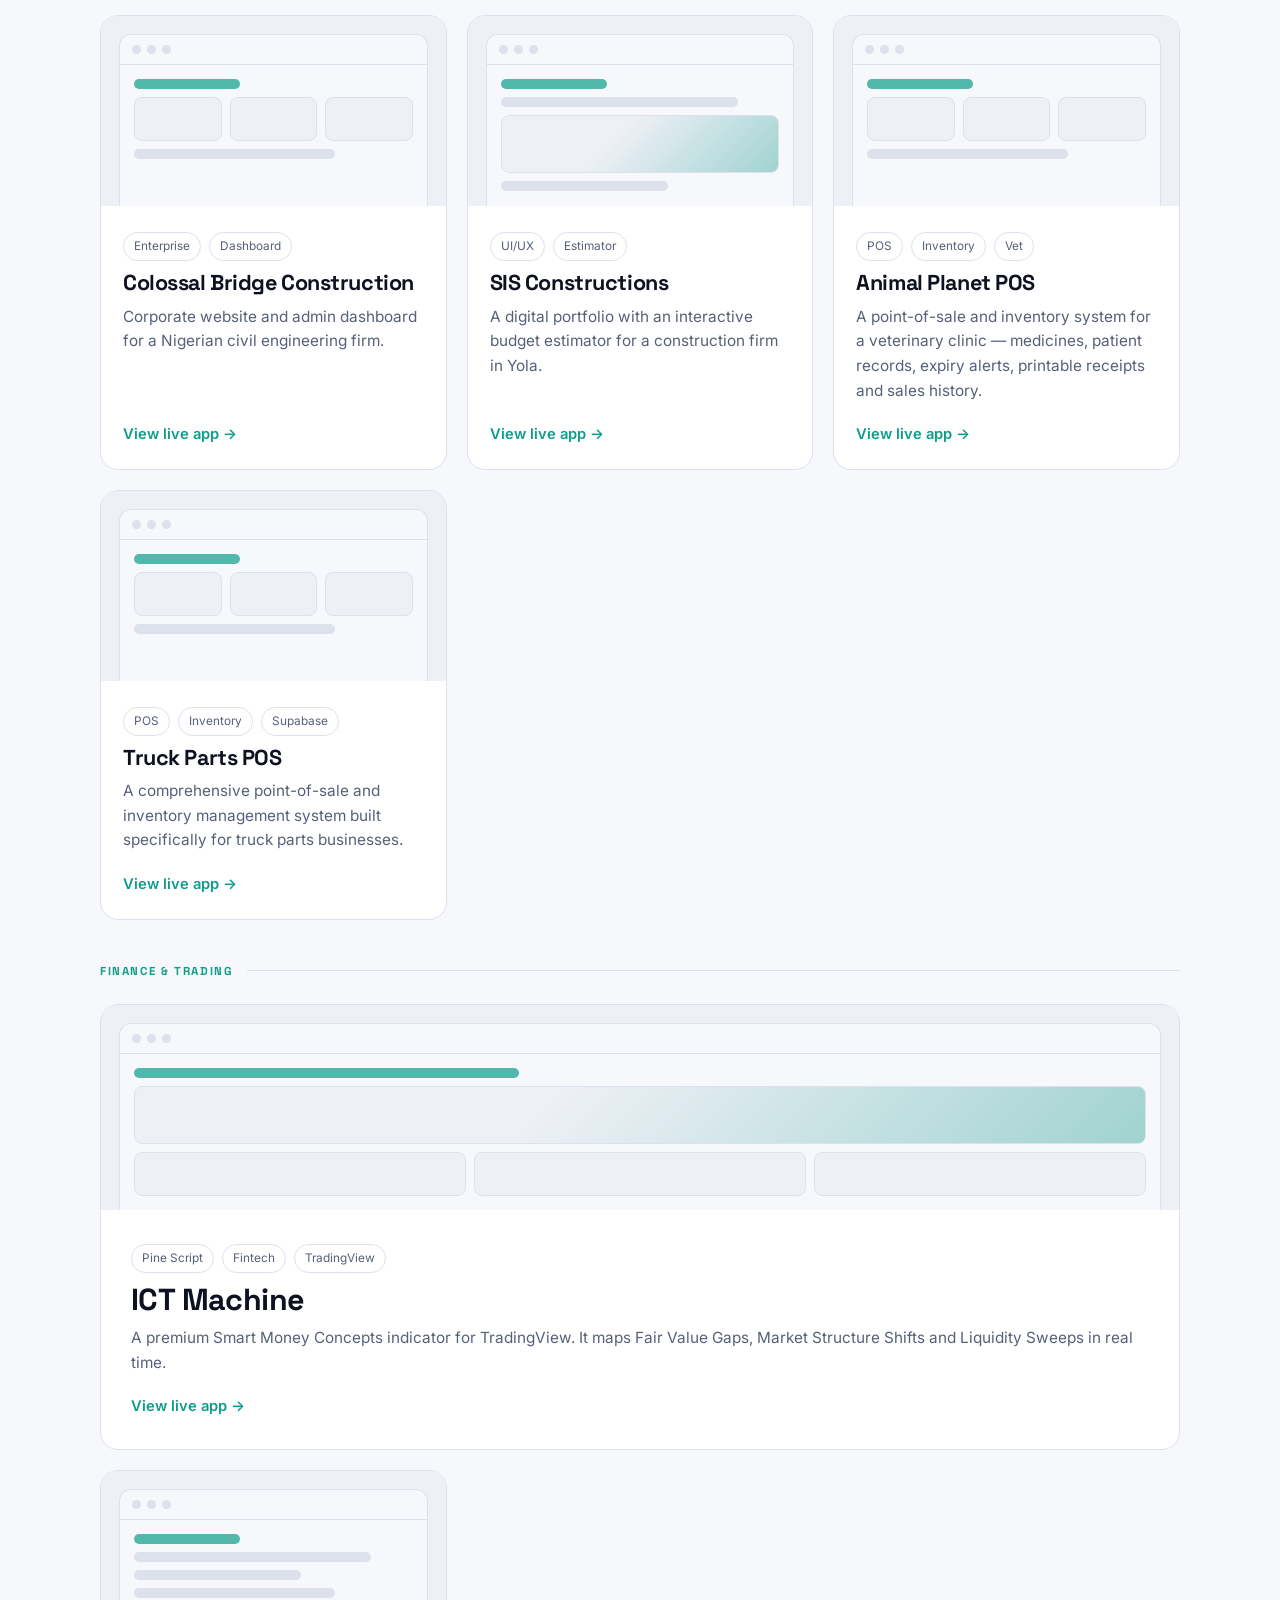
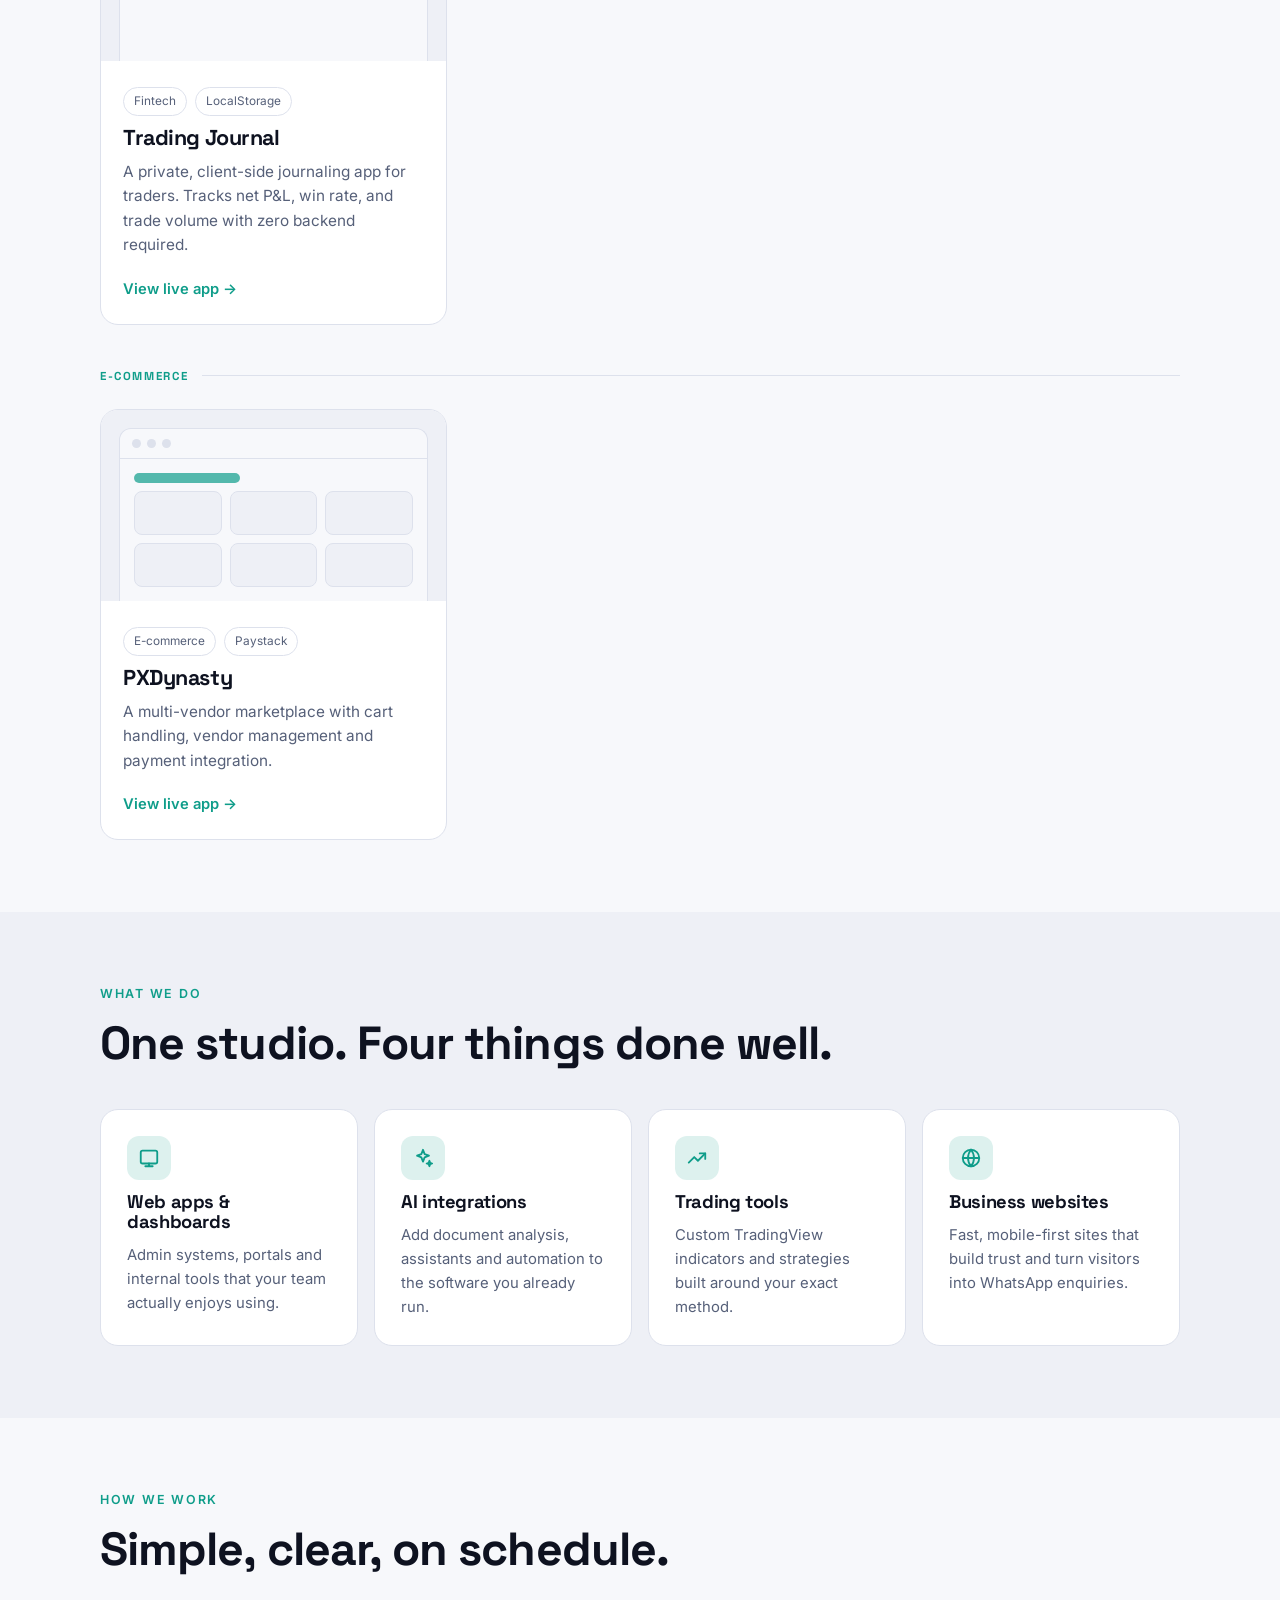
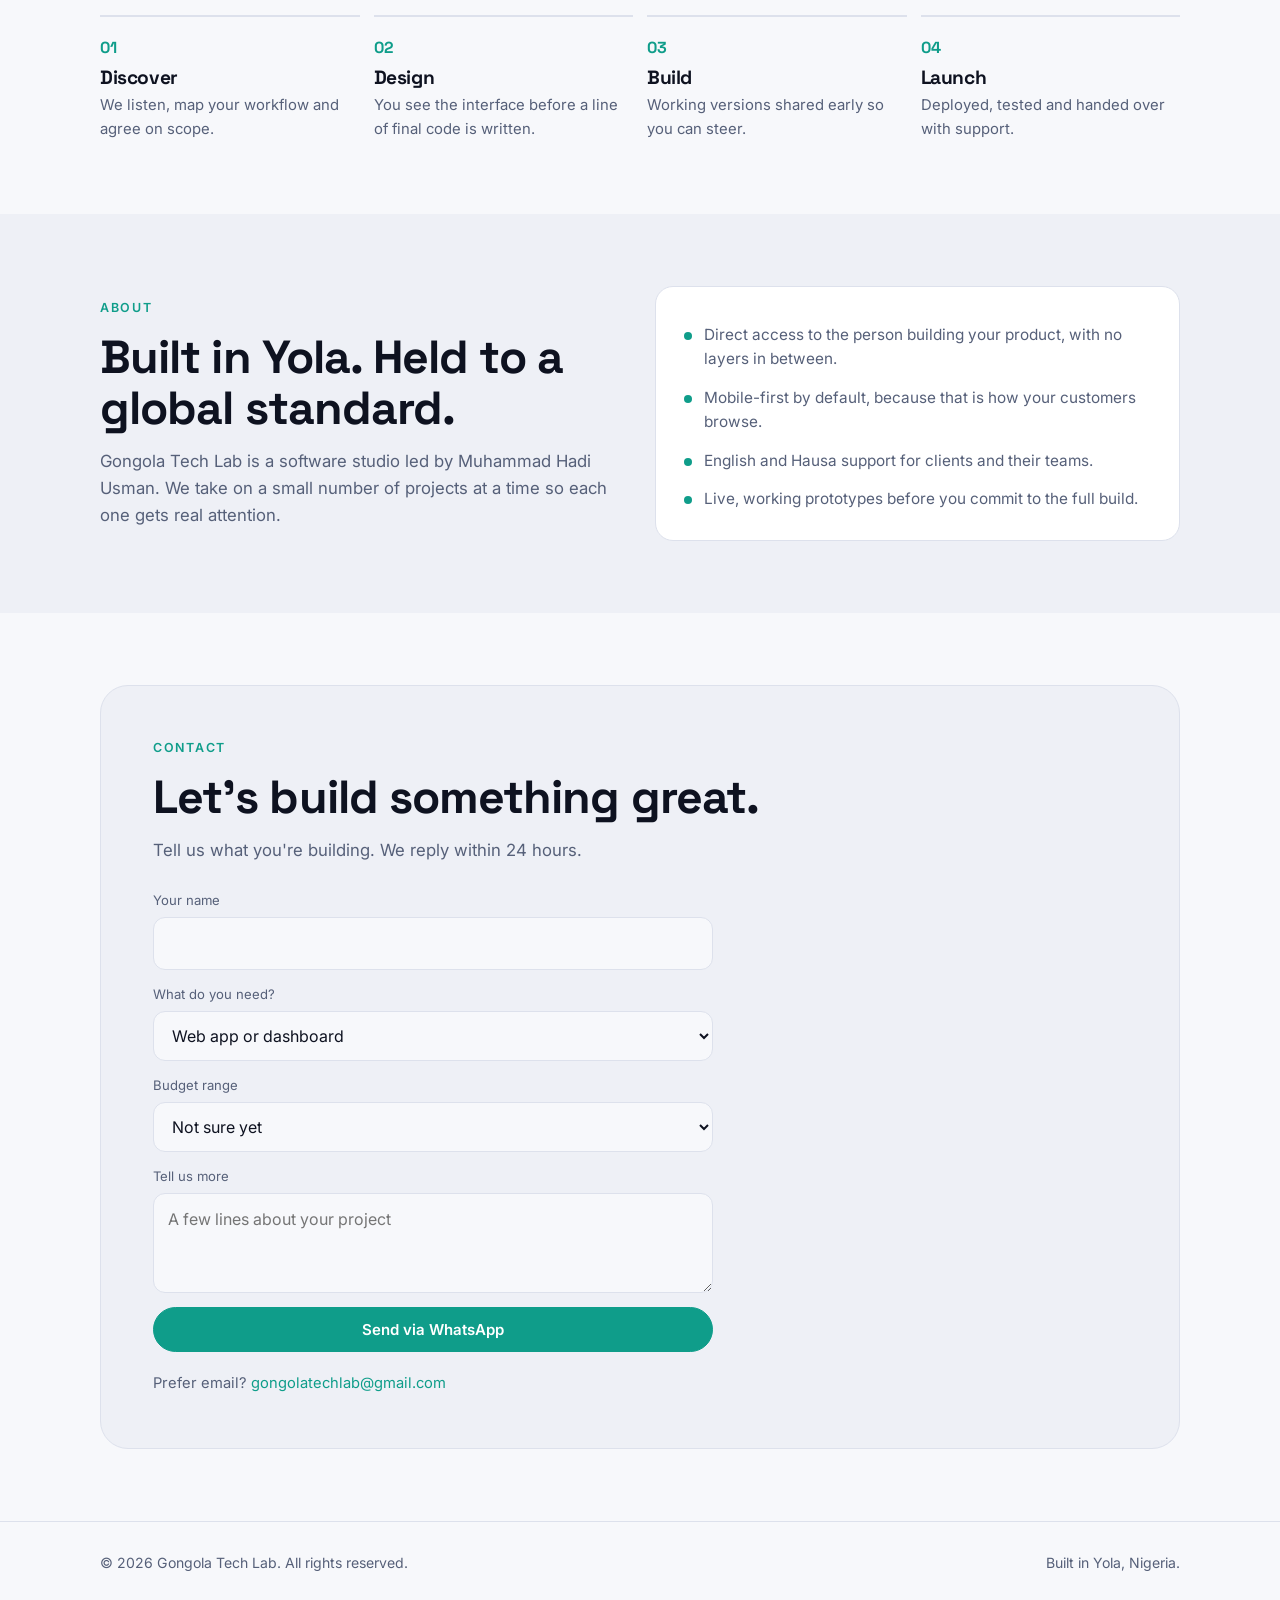
==== commit 199604e5: "Portfolio: move ICT Machine to Finance & Trading category" ====
--- a/index.html
+++ b/index.html
@@ -246,6 +246,38 @@
         <span style="font-family:'Space Grotesk',sans-serif;font-size:.72rem;font-weight:700;letter-spacing:.14em;text-transform:uppercase;color:var(--accent)">AI &amp; Security</span>
         <span style="flex:1;height:1px;background:var(--line)"></span>
       </div>
+      <a class="card rv" href="https://gongolatechlab.github.io/security-scanner/" target="_blank" rel="noopener">
+        <div class="shot"><div class="frame"><div class="bar"><i></i><i></i><i></i></div><div class="mock"><b class="a"></b><b class="w1"></b><b class="w2"></b><div class="row"><span></span><span></span><span></span></div></div></div></div>
+        <div class="body"><div class="tags"><span>Gemini AI</span><span>Cybersecurity</span></div><h3>AI Security Scanner</h3><p>Audits site headers, exposed files and forms, then returns a risk score with remediation code.</p><span class="view">View live app &rarr;</span></div>
+      </a>
+      <a class="card rv" href="https://gongolatechlab.github.io/ai-prototype/" target="_blank" rel="noopener">
+        <div class="shot"><div class="frame"><div class="bar"><i></i><i></i><i></i></div><div class="mock"><b class="a"></b><b class="w1"></b><b class="w3"></b><b class="w2"></b></div></div></div>
+        <div class="body"><div class="tags"><span>AI</span><span>LegalTech</span></div><h3>LegisCore AI</h3><p>A secure AI assistant for law firms. Drop in a document to summarize case law or draft clauses.</p><span class="view">View live app &rarr;</span></div>
+      </a>
+      <div class="cat-divider rv" style="grid-column:1/-1;width:100%;display:flex;align-items:center;gap:14px;margin:22px 0 4px">
+        <span style="font-family:'Space Grotesk',sans-serif;font-size:.72rem;font-weight:700;letter-spacing:.14em;text-transform:uppercase;color:var(--accent)">Business &amp; Operations</span>
+        <span style="flex:1;height:1px;background:var(--line)"></span>
+      </div>
+      <a class="card rv" href="https://gongolatechlab.github.io/cbcnigerialtd/" target="_blank" rel="noopener">
+        <div class="shot"><div class="frame"><div class="bar"><i></i><i></i><i></i></div><div class="mock"><b class="a"></b><div class="row"><span></span><span></span><span></span></div><b class="w3"></b></div></div></div>
+        <div class="body"><div class="tags"><span>Enterprise</span><span>Dashboard</span></div><h3>Colossal Bridge Construction</h3><p>Corporate website and admin dashboard for a Nigerian civil engineering firm.</p><span class="view">View live app &rarr;</span></div>
+      </a>
+      <a class="card rv" href="https://gongolatechlab.github.io/sis-construction/" target="_blank" rel="noopener">
+        <div class="shot"><div class="frame"><div class="bar"><i></i><i></i><i></i></div><div class="mock"><b class="a"></b><b class="w1"></b><div class="chart"></div><b class="w2"></b></div></div></div>
+        <div class="body"><div class="tags"><span>UI/UX</span><span>Estimator</span></div><h3>SIS Constructions</h3><p>A digital portfolio with an interactive budget estimator for a construction firm in Yola.</p><span class="view">View live app &rarr;</span></div>
+      </a>
+      <a class="card rv" href="https://gongolatechlab.github.io/animal-planet/pos/" target="_blank" rel="noopener">
+        <div class="shot"><div class="frame"><div class="bar"><i></i><i></i><i></i></div><div class="mock"><b class="a"></b><div class="row"><span></span><span></span><span></span></div><b class="w3"></b></div></div></div>
+        <div class="body"><div class="tags"><span>POS</span><span>Inventory</span><span>Vet</span></div><h3>Animal Planet POS</h3><p>A point-of-sale and inventory system for a veterinary clinic — medicines, patient records, expiry alerts, printable receipts and sales history.</p><span class="view">View live app &rarr;</span></div>
+      </a>
+      <a class="card rv" href="https://gongolatechlab.github.io/truckparts-pos/" target="_blank" rel="noopener">
+        <div class="shot"><div class="frame"><div class="bar"><i></i><i></i><i></i></div><div class="mock"><b class="a"></b><div class="row"><span></span><span></span><span></span></div><b class="w3"></b></div></div></div>
+        <div class="body"><div class="tags"><span>POS</span><span>Inventory</span><span>Supabase</span></div><h3>Truck Parts POS</h3><p>A comprehensive point-of-sale and inventory management system built specifically for truck parts businesses.</p><span class="view">View live app &rarr;</span></div>
+      </a>
+      <div class="cat-divider rv" style="grid-column:1/-1;width:100%;display:flex;align-items:center;gap:14px;margin:22px 0 4px">
+        <span style="font-family:'Space Grotesk',sans-serif;font-size:.72rem;font-weight:700;letter-spacing:.14em;text-transform:uppercase;color:var(--accent)">Finance &amp; Trading</span>
+        <span style="flex:1;height:1px;background:var(--line)"></span>
+      </div>
       <a class="card feature rv" href="https://gongolatechlab.github.io/ict-machine/" target="_blank" rel="noopener">
         <div class="shot"><div class="frame"><div class="bar"><i></i><i></i><i></i></div><div class="mock"><b class="a"></b><div class="chart"></div><div class="row"><span></span><span></span><span></span></div></div></div></div>
         <div class="body">
@@ -255,38 +287,6 @@
           <span class="view">View live app &rarr;</span>
         </div>
       </a>
-      <a class="card rv" href="https://gongolatechlab.github.io/security-scanner/" target="_blank" rel="noopener">
-        <div class="shot"><div class="frame"><div class="bar"><i></i><i></i><i></i></div><div class="mock"><b class="a"></b><b class="w1"></b><b class="w2"></b><div class="row"><span></span><span></span><span></span></div></div></div></div>
-        <div class="body"><div class="tags"><span>Gemini AI</span><span>Cybersecurity</span></div><h3>AI Security Scanner</h3><p>Audits site headers, exposed files and forms, then returns a risk score with remediation code.</p><span class="view">View live app &rarr;</span></div>
-      </a>
-      <a class="card rv" href="https://gongolatechlab.github.io/ai-prototype/" target="_blank" rel="noopener">
-        <div class="shot"><div class="frame"><div class="bar"><i></i><i></i><i></i></div><div class="mock"><b class="a"></b><b class="w1"></b><b class="w3"></b><b class="w2"></b></div></div></div>
-        <div class="body"><div class="tags"><span>AI</span><span>LegalTech</span></div><h3>LegisCore AI</h3><p>A secure AI assistant for law firms. Drop in a document to summarize case law or draft clauses.</p><span class="view">View live app &rarr;</span></div>
-      </a>
-      <div class="cat-divider rv" style="grid-column:1/-1;width:100%;display:flex;align-items:center;gap:14px;margin:22px 0 4px">
-        <span style="font-family:'Space Grotesk',sans-serif;font-size:.72rem;font-weight:700;letter-spacing:.14em;text-transform:uppercase;color:var(--accent)">Business &amp; Operations</span>
-        <span style="flex:1;height:1px;background:var(--line)"></span>
-      </div>
-      <a class="card rv" href="https://gongolatechlab.github.io/cbcnigerialtd/" target="_blank" rel="noopener">
-        <div class="shot"><div class="frame"><div class="bar"><i></i><i></i><i></i></div><div class="mock"><b class="a"></b><div class="row"><span></span><span></span><span></span></div><b class="w3"></b></div></div></div>
-        <div class="body"><div class="tags"><span>Enterprise</span><span>Dashboard</span></div><h3>Colossal Bridge Construction</h3><p>Corporate website and admin dashboard for a Nigerian civil engineering firm.</p><span class="view">View live app &rarr;</span></div>
-      </a>
-      <a class="card rv" href="https://gongolatechlab.github.io/sis-construction/" target="_blank" rel="noopener">
-        <div class="shot"><div class="frame"><div class="bar"><i></i><i></i><i></i></div><div class="mock"><b class="a"></b><b class="w1"></b><div class="chart"></div><b class="w2"></b></div></div></div>
-        <div class="body"><div class="tags"><span>UI/UX</span><span>Estimator</span></div><h3>SIS Constructions</h3><p>A digital portfolio with an interactive budget estimator for a construction firm in Yola.</p><span class="view">View live app &rarr;</span></div>
-      </a>
-      <a class="card rv" href="https://gongolatechlab.github.io/animal-planet/pos/" target="_blank" rel="noopener">
-        <div class="shot"><div class="frame"><div class="bar"><i></i><i></i><i></i></div><div class="mock"><b class="a"></b><div class="row"><span></span><span></span><span></span></div><b class="w3"></b></div></div></div>
-        <div class="body"><div class="tags"><span>POS</span><span>Inventory</span><span>Vet</span></div><h3>Animal Planet POS</h3><p>A point-of-sale and inventory system for a veterinary clinic — medicines, patient records, expiry alerts, printable receipts and sales history.</p><span class="view">View live app &rarr;</span></div>
-      </a>
-      <a class="card rv" href="https://gongolatechlab.github.io/truckparts-pos/" target="_blank" rel="noopener">
-        <div class="shot"><div class="frame"><div class="bar"><i></i><i></i><i></i></div><div class="mock"><b class="a"></b><div class="row"><span></span><span></span><span></span></div><b class="w3"></b></div></div></div>
-        <div class="body"><div class="tags"><span>POS</span><span>Inventory</span><span>Supabase</span></div><h3>Truck Parts POS</h3><p>A comprehensive point-of-sale and inventory management system built specifically for truck parts businesses.</p><span class="view">View live app &rarr;</span></div>
-      </a>
-      <div class="cat-divider rv" style="grid-column:1/-1;width:100%;display:flex;align-items:center;gap:14px;margin:22px 0 4px">
-        <span style="font-family:'Space Grotesk',sans-serif;font-size:.72rem;font-weight:700;letter-spacing:.14em;text-transform:uppercase;color:var(--accent)">Finance &amp; Trading</span>
-        <span style="flex:1;height:1px;background:var(--line)"></span>
-      </div>
       <a class="card rv" href="https://gongolatechlab.github.io/trading-journal/" target="_blank" rel="noopener">
         <div class="shot"><div class="frame"><div class="bar"><i></i><i></i><i></i></div><div class="mock"><b class="a"></b><b class="w1"></b><b class="w2"></b><b class="w3"></b></div></div></div>
         <div class="body"><div class="tags"><span>Fintech</span><span>LocalStorage</span></div><h3>Trading Journal</h3><p>A private, client-side journaling app for traders. Tracks net P&L, win rate, and trade volume with zero backend required.</p><span class="view">View live app &rarr;</span></div>
